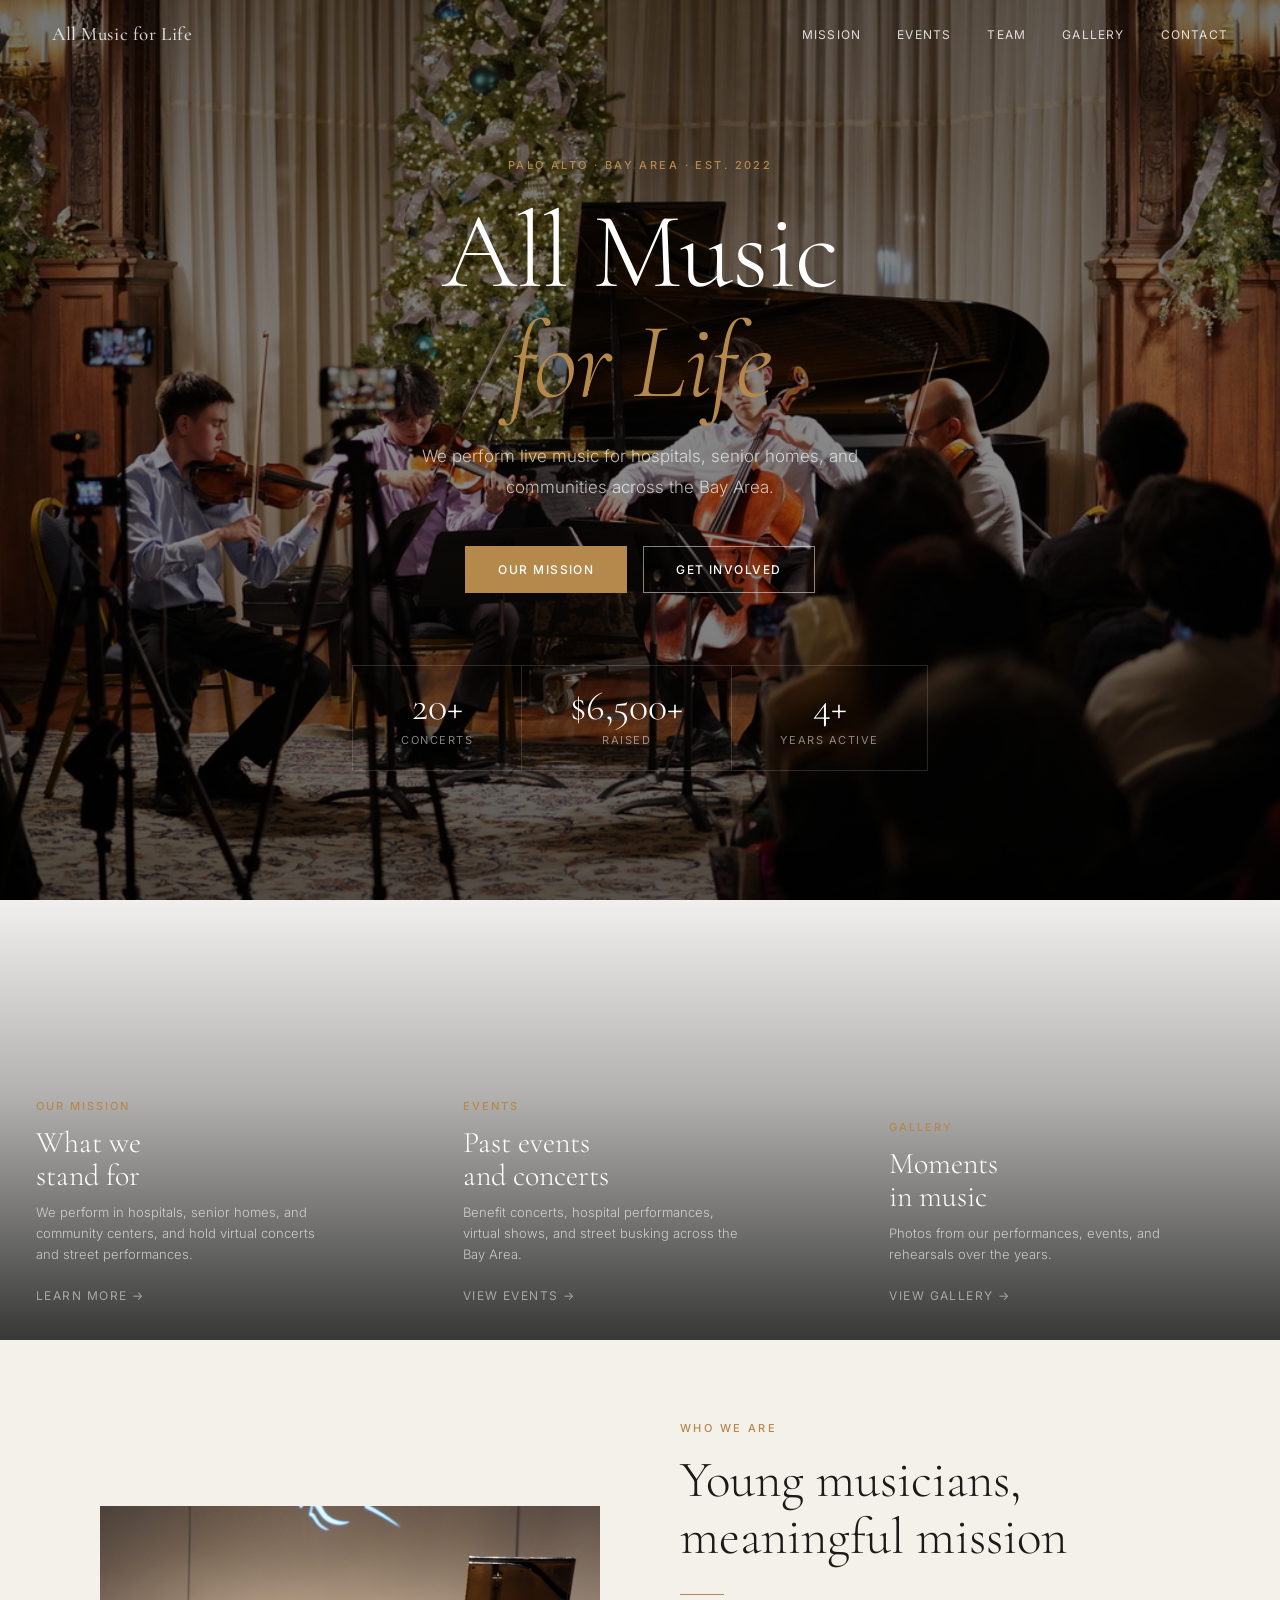
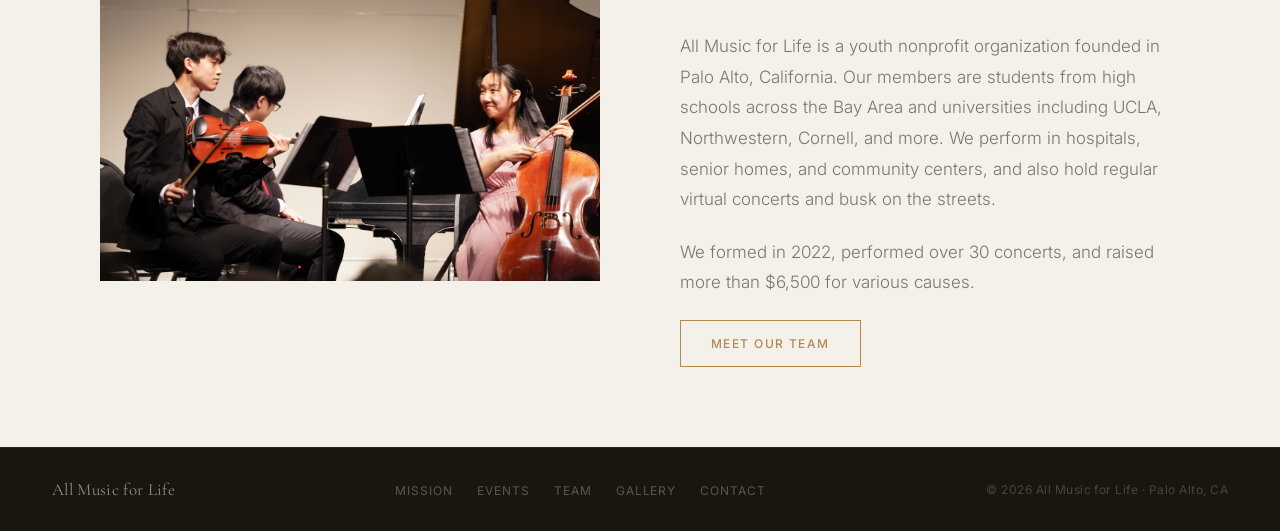
==== index.html @ 696796a4 "auto-sync 2026-05-30 13:51" ====
<!DOCTYPE html>
<html lang="en">
<head>
  <meta charset="UTF-8" />
  <meta name="viewport" content="width=device-width, initial-scale=1.0" />
    <meta name="description" content="All Music for Life is a youth ensemble based in Palo Alto performing live music for hospitals, senior homes, and communities across the Bay Area. Est. 2022." />
  <meta name="robots" content="index, follow" />
  <link rel="canonical" href="https://allmusicforlife.org/" />
  <!-- Open Graph -->
  <meta property="og:type" content="website" />
  <meta property="og:title" content="All Music for Life | Youth Music Nonprofit | Palo Alto, CA" />
  <meta property="og:description" content="All Music for Life is a youth ensemble based in Palo Alto performing live music for hospitals, senior homes, and communities across the Bay Area. Est. 2022." />
  <meta property="og:url" content="https://allmusicforlife.org/" />
  <meta property="og:image" content="https://allmusicforlife.org/images/ycmconcert.jpg" />
  <meta property="og:site_name" content="All Music for Life" />
  <!-- Structured data for Google -->
  <script type="application/ld+json">
  {
    "@context": "https://schema.org",
    "@type": "MusicGroup",
    "name": "All Music for Life",
    "url": "https://allmusicforlife.org/",
    "logo": "https://allmusicforlife.org/images/ycmconcert.jpg",
    "image": "https://allmusicforlife.org/images/ycmconcert.jpg",
    "description": "All Music for Life is a youth ensemble based in Palo Alto performing live music for hospitals, senior homes, and communities across the Bay Area. Founded in 2022.",
    "foundingDate": "2022",
    "foundingLocation": {
      "@type": "Place",
      "address": {
        "@type": "PostalAddress",
        "addressLocality": "Palo Alto",
        "addressRegion": "CA",
        "addressCountry": "US"
      }
    },
    "email": "aaronma02@gmail.com",
    "areaServed": "San Francisco Bay Area",
    "genre": "Classical"
  }
  </script>
<title>All Music for Life | Youth Music Nonprofit | Palo Alto, CA</title>
  <link rel="preconnect" href="https://fonts.googleapis.com" />
  <link rel="preconnect" href="https://fonts.gstatic.com" crossorigin />
  <link href="https://fonts.googleapis.com/css2?family=Cormorant+Garamond:ital,wght@0,300;0,400;0,500;1,300;1,400&family=Inter:wght@300;400;500;600&display=swap" rel="stylesheet" />
  <link rel="stylesheet" href="shared.css" />
  <style>
    /* ─── HOME HERO ────────────────────────────────── */
    .hero {
      height: 100vh;
      min-height: 600px;
      background-image:
        linear-gradient(to bottom, rgba(0,0,0,.55) 0%, rgba(0,0,0,.45) 60%, rgba(0,0,0,.65) 100%),
        url('images/ycmconcert.jpg');
      background-size: cover;
      background-position: center;
      display: flex;
      flex-direction: column;
      align-items: center;
      justify-content: center;
      text-align: center;
      padding: calc(var(--nav-h) + 40px) 24px 80px;
      position: relative;
      overflow: hidden;
    }


    .hero-eyebrow {
      font-size: 11px; font-weight: 500; letter-spacing: .22em; text-transform: uppercase;
      color: var(--accent); margin-bottom: 22px;
      opacity: 0; animation: fadeUp .8s ease .5s forwards;
    }
    .hero-title {
      font-family: 'Cormorant Garamond', serif;
      font-size: clamp(56px, 9vw, 108px);
      font-weight: 300; line-height: 1.02; letter-spacing: -.015em; color: #fff;
      margin-bottom: 24px;
      opacity: 0; animation: fadeUp .9s ease .7s forwards;
    }
    .hero-title em { font-style: italic; color: var(--accent); }
    .hero-subtitle {
      font-size: 17px; font-weight: 300; color: rgba(255,255,255,.7);
      max-width: 460px; line-height: 1.8; margin: 0 auto 44px;
      opacity: 0; animation: fadeUp .8s ease .9s forwards;
    }
    .hero-btns {
      display: flex; gap: 16px; justify-content: center; flex-wrap: wrap;
      opacity: 0; animation: fadeUp .8s ease 1.1s forwards;
    }
    .btn-outline {
      padding: 13px 32px; border: 1px solid rgba(255,255,255,.5); color: #fff;
      font-size: 12px; font-weight: 500; letter-spacing: .12em; text-transform: uppercase;
      text-decoration: none; transition: background .25s, border-color .25s;
    }
    .btn-outline:hover { background: rgba(255,255,255,.1); border-color: rgba(255,255,255,.8); }
    .btn-solid {
      padding: 13px 32px; background: var(--accent); border: 1px solid var(--accent); color: #fff;
      font-size: 12px; font-weight: 500; letter-spacing: .12em; text-transform: uppercase;
      text-decoration: none; transition: opacity .2s;
    }
    .btn-solid:hover { opacity: .85; }

    .hero-stats {
      display: flex; gap: 0; margin-top: 72px;
      border: 1px solid rgba(255,255,255,.15);
      opacity: 0; animation: fadeUp .8s ease 1.3s forwards;
    }
    .hero-stat {
      padding: 20px 48px; text-align: center;
      border-right: 1px solid rgba(255,255,255,.15);
    }
    .hero-stat:last-child { border-right: none; }
    .hero-stat-num {
      font-family: 'Cormorant Garamond', serif;
      font-size: 40px; font-weight: 300; color: #fff; line-height: 1;
    }
    .hero-stat-label {
      font-size: 11px; letter-spacing: .14em; text-transform: uppercase;
      color: rgba(255,255,255,.5); margin-top: 6px;
    }

    /* ─── FEATURES ─────────────────────────────────── */
    #features { background: var(--bg); padding: 0; }
    .features-grid {
      display: grid;
      grid-template-columns: repeat(3, 1fr);
    }
    .feature {
      position: relative;
      height: 440px;
      overflow: hidden;
      text-decoration: none;
      display: block;
    }
    .feature-img {
      position: absolute; inset: 0;
      background-size: cover; background-position: center;
      transition: transform .7s ease;
    }
    .feature:hover .feature-img { transform: scale(1.04); }
    .feature::after {
      content: '';
      position: absolute; inset: 0;
      background: linear-gradient(to top, rgba(0,0,0,.78) 0%, rgba(0,0,0,.3) 55%, rgba(0,0,0,.05) 100%);
      transition: background .3s;
    }
    .feature:hover::after {
      background: linear-gradient(to top, rgba(0,0,0,.85) 0%, rgba(0,0,0,.4) 60%, rgba(0,0,0,.1) 100%);
    }
    .feature-content {
      position: absolute; bottom: 0; left: 0; right: 0;
      z-index: 1; padding: 32px 36px;
      color: #fff;
    }
    .feature-label {
      font-size: 11px; font-weight: 500; letter-spacing: .18em; text-transform: uppercase;
      color: var(--accent); margin-bottom: 10px;
    }
    .feature-title {
      font-family: 'Cormorant Garamond', serif;
      font-size: 30px; font-weight: 300; line-height: 1.1; margin-bottom: 10px;
    }
    .feature-desc {
      font-size: 13px; font-weight: 300; color: rgba(255,255,255,.65); line-height: 1.6;
      max-width: 280px; margin-bottom: 18px;
    }
    .feature-arrow {
      font-size: 12px; letter-spacing: .12em; text-transform: uppercase;
      color: rgba(255,255,255,.5); transition: color .2s, letter-spacing .2s;
    }
    .feature:hover .feature-arrow { color: #fff; letter-spacing: .18em; }

    /* ─── ABOUT STRIP ──────────────────────────────── */
    #about-strip {
      background: var(--bg-alt);
      padding: 80px 52px;
    }
    .strip-inner {
      max-width: 1080px; margin: 0 auto;
      display: grid; grid-template-columns: 1fr 1fr;
      gap: 80px; align-items: center;
    }
    .strip-img {
      aspect-ratio: 4/3;
      overflow: hidden;
    }
    .strip-img img {
      width: 100%; height: 100%; object-fit: cover;
      transition: transform .7s ease;
    }
    .strip-img:hover img { transform: scale(1.03); }
    .strip-text p {
      font-size: 17px; font-weight: 300; color: var(--text-muted);
      line-height: 1.8; margin-bottom: 22px;
    }
    .strip-cta {
      display: inline-block;
      padding: 13px 30px;
      border: 1px solid var(--accent);
      color: var(--accent);
      font-size: 12px; font-weight: 500; letter-spacing: .12em; text-transform: uppercase;
      text-decoration: none; transition: background .25s, color .25s;
    }
    .strip-cta:hover { background: var(--accent); color: #fff; }

    @media (max-width: 820px) {
      .features-grid { grid-template-columns: 1fr; }
      .feature { height: 320px; }
      .strip-inner { grid-template-columns: 1fr; gap: 40px; }
      #about-strip { padding: 60px 24px; }
    }

    @media (max-width: 600px) {
      .hero { min-height: 100vh; height: auto; padding: calc(var(--nav-h) + 36px) 20px 52px; }
      .hero-eyebrow { margin-bottom: 14px; }
      .hero-title { font-size: 46px; margin-bottom: 16px; }
      .hero-subtitle { font-size: 15px; margin-bottom: 28px; }
      .hero-stats { margin-top: 40px; width: 100%; }
      .hero-stat { padding: 16px 4px; flex: 1; }
      .hero-stat-num { font-size: 28px; }
      .hero-stat-label { font-size: 10px; letter-spacing: .1em; }
    }
  </style>
</head>
<body class="dark-hero">

  <nav class="site-nav" id="nav">
    <a href="index.html" class="nav-logo">All Music for Life</a>
    <ul class="nav-links">
      <li><a href="mission.html">Mission</a></li>
      <li><a href="events.html">Events</a></li>
      <li><a href="team.html">Team</a></li>
      <li><a href="gallery.html">Gallery</a></li>
      <li><a href="contact.html">Contact</a></li>
    </ul>
    <button class="nav-hamburger" id="nav-hamburger" aria-label="Menu"><span></span><span></span><span></span></button>
  </nav>
  <div class="mobile-menu" id="mobile-menu">
    <button class="mobile-close" id="mobile-close">✕</button>
    <ul class="mobile-links">
      <li><a href="index.html">Home</a></li>
      <li><a href="mission.html">Mission</a></li>
      <li><a href="events.html">Events</a></li>
      <li><a href="team.html">Team</a></li>
      <li><a href="gallery.html">Gallery</a></li>
      <li><a href="contact.html">Contact</a></li>
    </ul>
  </div>

  <!-- HERO -->
  <section class="hero">
    <p class="hero-eyebrow">Palo Alto · Bay Area · Est. 2022</p>
    <h1 class="hero-title">All Music<br /><em>for Life</em></h1>
    <p class="hero-subtitle">We perform live music for hospitals, senior homes, and communities across the Bay Area.</p>
    <div class="hero-btns">
      <a href="mission.html" class="btn-solid">Our Mission</a>
      <a href="contact.html" class="btn-outline">Get Involved</a>
    </div>
    <div class="hero-stats">
      <div class="hero-stat">
        <div class="hero-stat-num">20+</div>
        <div class="hero-stat-label">Concerts</div>
      </div>
      <div class="hero-stat">
        <div class="hero-stat-num">$6,500+</div>
        <div class="hero-stat-label">Raised</div>
      </div>
      <div class="hero-stat">
        <div class="hero-stat-num">4+</div>
        <div class="hero-stat-label">Years Active</div>
      </div>
    </div>
  </section>

  <!-- FEATURES -->
  <section id="features">
    <div class="features-grid">
      <a href="mission.html" class="feature">
        <div class="feature-img" style="background-image:url('https://static.wixstatic.com/media/e14089_f568c18b36ee4796be701676e2837445~mv2.jpeg/v1/fill/w_800,h_800,al_c,q_85,enc_avif,quality_auto/e14089_f568c18b36ee4796be701676e2837445~mv2.jpeg')"></div>
        <div class="feature-content">
          <p class="feature-label">Our Mission</p>
          <h2 class="feature-title">What we<br />stand for</h2>
          <p class="feature-desc">We perform in hospitals, senior homes, and community centers, and hold virtual concerts and street performances.</p>
          <span class="feature-arrow">Learn More →</span>
        </div>
      </a>
      <a href="events.html" class="feature">
        <div class="feature-img" style="background-image:url('https://static.wixstatic.com/media/a0e7c1_d24f7e20220146b888f0f081a3c5d745f003.jpg/v1/fill/w_800,h_800,al_c,q_85,enc_avif,quality_auto/a0e7c1_d24f7e20220146b888f0f081a3c5d745f003.jpg')"></div>
        <div class="feature-content">
          <p class="feature-label">Events</p>
          <h2 class="feature-title">Past events<br />and concerts</h2>
          <p class="feature-desc">Benefit concerts, hospital performances, virtual shows, and street busking across the Bay Area.</p>
          <span class="feature-arrow">View Events →</span>
        </div>
      </a>
      <a href="gallery.html" class="feature">
        <div class="feature-img" style="background-image:url('https://static.wixstatic.com/media/e14089_cca337e5907e4d1a8bc9621e750cd200~mv2.jpg/v1/fill/w_800,h_800,al_c,q_85,enc_avif,quality_auto/e14089_cca337e5907e4d1a8bc9621e750cd200~mv2.jpg')"></div>
        <div class="feature-content">
          <p class="feature-label">Gallery</p>
          <h2 class="feature-title">Moments<br />in music</h2>
          <p class="feature-desc">Photos from our performances, events, and rehearsals over the years.</p>
          <span class="feature-arrow">View Gallery →</span>
        </div>
      </a>
    </div>
  </section>

  <!-- ABOUT STRIP -->
  <section id="about-strip">
    <div class="strip-inner">
      <div class="strip-img reveal">
        <img
          src="images/chamber-trio.jpg"
          alt="All Music for Life chamber performance"
          loading="lazy"
        />
      </div>
      <div class="reveal d2">
        <p class="section-label">Who We Are</p>
        <h2 class="section-title">Young musicians,<br />meaningful mission</h2>
        <div class="rule"></div>
        <div class="strip-text">
          <p>All Music for Life is a youth nonprofit organization founded in Palo Alto, California. Our members are students from high schools across the Bay Area and universities including UCLA, Northwestern, Cornell, and more. We perform in hospitals, senior homes, and community centers, and also hold regular virtual concerts and busk on the streets.</p>
          <p>We formed in 2022, performed over 30 concerts, and raised more than $6,500 for various causes.</p>
        </div>
        <a href="team.html" class="strip-cta">Meet Our Team</a>
      </div>
    </div>
  </section>

  <footer class="site-footer">
    <a href="index.html" class="foot-logo">All Music for Life</a>
    <ul class="foot-links">
      <li><a href="mission.html">Mission</a></li>
      <li><a href="events.html">Events</a></li>
      <li><a href="team.html">Team</a></li>
      <li><a href="gallery.html">Gallery</a></li>
      <li><a href="contact.html">Contact</a></li>
    </ul>
    <p class="foot-copy">© 2026 All Music for Life · Palo Alto, CA</p>
  </footer>

  <script>
    const nav = document.getElementById('nav');
    window.addEventListener('scroll', () => nav.classList.toggle('scrolled', scrollY > 20), { passive: true });
    const io = new IntersectionObserver(es => es.forEach(e => { if (e.isIntersecting) { e.target.classList.add('in'); io.unobserve(e.target); } }), { threshold: .12, rootMargin: '0px 0px -32px 0px' });
    document.querySelectorAll('.reveal').forEach(el => io.observe(el));
  
    // Mobile menu
    const hbg = document.getElementById("nav-hamburger");
    const mob = document.getElementById("mobile-menu");
    hbg.addEventListener("click", () => {
      const open = mob.classList.toggle("open");
      hbg.classList.toggle("active", open);
      document.body.style.overflow = open ? "hidden" : "";
    });
    document.getElementById("mobile-close").addEventListener("click", () => {
      mob.classList.remove("open");
      hbg.classList.remove("active");
      document.body.style.overflow = "";
    });
    mob.querySelectorAll("a").forEach(a => a.addEventListener("click", () => {
      mob.classList.remove("open");
      hbg.classList.remove("active");
      document.body.style.overflow = "";
    }));
  </script>
</body>
</html>
---- shared.css ----
/* ─── RESET ─────────────────────────────────────────────── */
*, *::before, *::after { box-sizing: border-box; margin: 0; padding: 0; }

:root {
  --bg:           #fdfcfa;
  --bg-alt:       #f4f0ea;
  --text:         #1c1a18;
  --text-muted:   #7a7570;
  --accent:       #b5894c;
  --accent-light: rgba(181, 137, 76, 0.09);
  --border:       #e8e4de;
  --dark:         #18160f;
  --nav-h:        68px;
}

html { scroll-behavior: smooth; }

body {
  font-family: 'Inter', sans-serif;
  background: var(--bg);
  color: var(--text);
  font-size: 16px;
  line-height: 1.6;
  -webkit-font-smoothing: antialiased;
}

/* ─── NAV ────────────────────────────────────────────────── */
.site-nav {
  position: fixed;
  inset: 0 0 auto 0;
  height: var(--nav-h);
  display: flex;
  align-items: center;
  justify-content: space-between;
  padding: 0 52px;
  z-index: 100;
  transition: background .4s, box-shadow .4s;
}

/* Dark-hero variant: nav starts transparent */
body.dark-hero .site-nav:not(.scrolled) .nav-logo,
body.dark-hero .site-nav:not(.scrolled) .nav-links a {
  color: rgba(255,255,255,.82);
}
body.dark-hero .site-nav:not(.scrolled) .nav-links a:hover {
  color: #fff;
}

/* Scrolled state: solid nav */
.site-nav.scrolled {
  background: rgba(253,252,250,.95);
  backdrop-filter: blur(10px);
  -webkit-backdrop-filter: blur(10px);
  box-shadow: 0 1px 0 var(--border);
}
/* When scrolled, revert text to dark */
.site-nav.scrolled .nav-logo,
.site-nav.scrolled .nav-links a { color: var(--text-muted); }
.site-nav.scrolled .nav-links a:hover,
.site-nav.scrolled .nav-links a.active { color: var(--text); }

.nav-logo {
  font-family: 'Cormorant Garamond', serif;
  font-size: 19px;
  font-weight: 500;
  color: var(--text);
  text-decoration: none;
  letter-spacing: .03em;
  transition: color .25s;
}
.nav-links {
  display: flex;
  gap: 36px;
  list-style: none;
  align-items: center;
}
.nav-links a {
  font-size: 12px;
  font-weight: 400;
  letter-spacing: .10em;
  text-transform: uppercase;
  color: var(--text-muted);
  text-decoration: none;
  transition: color .2s;
}
.nav-links a:hover,
.nav-links a.active { color: var(--text); }

/* ─── PAGE HERO (inner pages) ────────────────────────────── */
/* Default: img-based — shows full image at natural aspect ratio, no cropping */
.page-hero {
  position: relative;
  overflow: hidden;
  display: flex;
  align-items: flex-end;
}
.page-hero-bg {
  width: 100%;
  display: block;
  /* no height constraint = natural aspect ratio = zero cropping */
}
/* Variant for pages that still use CSS background-image (gallery, contact) */
.page-hero.bg-fixed {
  height: 70vh;
  min-height: 460px;
  background-size: cover;
  background-position: center;
}
.page-hero.bg-fixed .page-hero-bg { display: none; }

.page-hero::after {
  content: '';
  position: absolute;
  inset: 0;
  background: linear-gradient(
    to bottom,
    rgba(0,0,0,.48) 0%,
    rgba(0,0,0,.06) 35%,
    rgba(0,0,0,.06) 55%,
    rgba(0,0,0,.72) 100%
  );
}
.page-hero-content {
  position: absolute;
  z-index: 1;
  bottom: 0;
  left: 0; right: 0;
  padding: 0 52px 52px;
  color: #fff;
}
.page-hero-eyebrow {
  font-size: 11px;
  font-weight: 500;
  letter-spacing: .22em;
  text-transform: uppercase;
  color: var(--accent);
  margin-bottom: 10px;
  opacity: 0;
  animation: fadeUp .7s ease .15s forwards;
}
.page-hero-title {
  font-family: 'Cormorant Garamond', serif;
  font-size: clamp(38px, 5.5vw, 68px);
  font-weight: 300;
  line-height: 1.06;
  opacity: 0;
  animation: fadeUp .75s ease .3s forwards;
}
.page-hero-sub {
  margin-top: 14px;
  font-size: 15px;
  font-weight: 300;
  color: rgba(255,255,255,.65);
  max-width: 560px;
  opacity: 0;
  animation: fadeUp .7s ease .45s forwards;
}

@keyframes fadeUp {
  from { opacity: 0; transform: translateY(16px); }
  to   { opacity: 1; transform: translateY(0); }
}

/* ─── INNER PAGE TITLE (no image) ───────────────────────── */
.page-title {
  padding: calc(var(--nav-h) + 68px) 52px 60px;
  border-bottom: 1px solid var(--border);
}
.page-title-eyebrow {
  font-size: 11px; font-weight: 500; letter-spacing: .22em;
  text-transform: uppercase; color: var(--accent); margin-bottom: 14px;
  opacity: 0; animation: fadeUp .6s ease .1s forwards;
}
.page-title-heading {
  font-family: 'Cormorant Garamond', serif;
  font-size: clamp(44px, 7vw, 84px); font-weight: 300; line-height: 1.04;
  opacity: 0; animation: fadeUp .7s ease .25s forwards;
}
.page-title-sub {
  margin-top: 18px;
  font-size: 16px; font-weight: 300; color: var(--text-muted);
  max-width: 520px; line-height: 1.75;
  opacity: 0; animation: fadeUp .6s ease .4s forwards;
}

@media (max-width: 820px) {
  .page-title { padding: calc(var(--nav-h) + 48px) 24px 44px; }
}

/* ─── SHARED SECTION CHROME ──────────────────────────────── */
section { padding: 100px 52px; }
.container { max-width: 1080px; margin: 0 auto; }

.section-label {
  font-size: 11px;
  font-weight: 500;
  letter-spacing: .22em;
  text-transform: uppercase;
  color: var(--accent);
  margin-bottom: 14px;
}
.section-title {
  font-family: 'Cormorant Garamond', serif;
  font-size: clamp(32px, 4vw, 52px);
  font-weight: 300;
  line-height: 1.12;
  margin-bottom: 28px;
}
.rule {
  width: 44px;
  height: 1px;
  background: var(--accent);
  margin-bottom: 36px;
}

/* ─── SCROLL REVEAL ──────────────────────────────────────── */
.reveal {
  opacity: 0;
  transform: translateY(26px);
  transition: opacity .65s ease, transform .65s ease;
}
.reveal.in { opacity: 1; transform: translateY(0); }
.d1 { transition-delay: .10s; }
.d2 { transition-delay: .20s; }
.d3 { transition-delay: .30s; }
.d4 { transition-delay: .40s; }

/* ─── FOOTER ─────────────────────────────────────────────── */
.site-footer {
  background: var(--dark);
  border-top: 1px solid rgba(255,255,255,.06);
  padding: 28px 52px;
  display: flex;
  justify-content: space-between;
  align-items: center;
  flex-wrap: wrap;
  gap: 16px;
}
.foot-logo {
  font-family: 'Cormorant Garamond', serif;
  font-size: 17px;
  font-weight: 400;
  color: rgba(255,255,255,.5);
  text-decoration: none;
  letter-spacing: .02em;
}
.foot-links {
  display: flex;
  gap: 24px;
  list-style: none;
}
.foot-links a {
  font-size: 12px;
  letter-spacing: .08em;
  text-transform: uppercase;
  color: rgba(255,255,255,.28);
  text-decoration: none;
  transition: color .2s;
}
.foot-links a:hover { color: rgba(255,255,255,.65); }
.foot-copy {
  font-size: 12px;
  color: rgba(255,255,255,.2);
  letter-spacing: .04em;
}

/* ─── SHARED SCRIPT FOR NAV + REVEAL ────────────────────── */
/* (invoked via inline script in each page) */

/* ─── HAMBURGER BUTTON ───────────────────────────────────── */
.nav-hamburger {
  display: none;
  flex-direction: column;
  justify-content: space-between;
  width: 26px; height: 18px;
  background: none; border: none; cursor: pointer; padding: 0;
  color: var(--text-muted);
  transition: color .2s;
}
.nav-hamburger span {
  display: block;
  width: 100%; height: 2px;
  background: currentColor;
  transition: transform .3s ease, opacity .3s ease;
}
.nav-hamburger.active span:nth-child(1) { transform: translateY(8px) rotate(45deg); }
.nav-hamburger.active span:nth-child(2) { opacity: 0; transform: scaleX(0); }
.nav-hamburger.active span:nth-child(3) { transform: translateY(-8px) rotate(-45deg); }

body.dark-hero .site-nav:not(.scrolled) .nav-hamburger { color: rgba(255,255,255,.82); }
.site-nav.scrolled .nav-hamburger { color: var(--text-muted); }

/* ─── MOBILE MENU ────────────────────────────────────────── */
.mobile-menu {
  position: fixed;
  inset: 0;
  background: var(--dark);
  z-index: 99;
  display: flex;
  flex-direction: column;
  align-items: center;
  justify-content: center;
  opacity: 0;
  visibility: hidden;
  pointer-events: none;
  transition: opacity .3s ease, visibility .3s ease;
}
.mobile-menu.open {
  opacity: 1;
  visibility: visible;
  pointer-events: all;
}
.mobile-close {
  position: absolute;
  top: 22px; right: 24px;
  background: none; border: none; cursor: pointer;
  font-size: 22px; color: rgba(255,255,255,.45);
  line-height: 1; padding: 6px;
  transition: color .2s;
}
.mobile-close:hover { color: #fff; }
.mobile-links {
  list-style: none;
  text-align: center;
  display: flex;
  flex-direction: column;
  gap: 8px;
}
.mobile-links li a {
  display: block;
  font-family: 'Cormorant Garamond', serif;
  font-size: clamp(36px, 10vw, 52px);
  font-weight: 300;
  color: rgba(255,255,255,.75);
  text-decoration: none;
  padding: 10px 24px;
  letter-spacing: .02em;
  transition: color .2s;
}
.mobile-links li a:hover,
.mobile-links li a.active { color: var(--accent); }

/* ─── RESPONSIVE ─────────────────────────────────────────── */
@media (max-width: 820px) {
  .site-nav { padding: 0 24px; }
  .nav-links { display: none; }
  .nav-hamburger { display: flex; }
  section { padding: 72px 24px; }
  .page-hero-content { padding: 0 24px 36px; }
  .site-footer { padding: 24px; flex-direction: column; align-items: center; text-align: center; }
  .foot-links { flex-wrap: wrap; justify-content: center; }
}
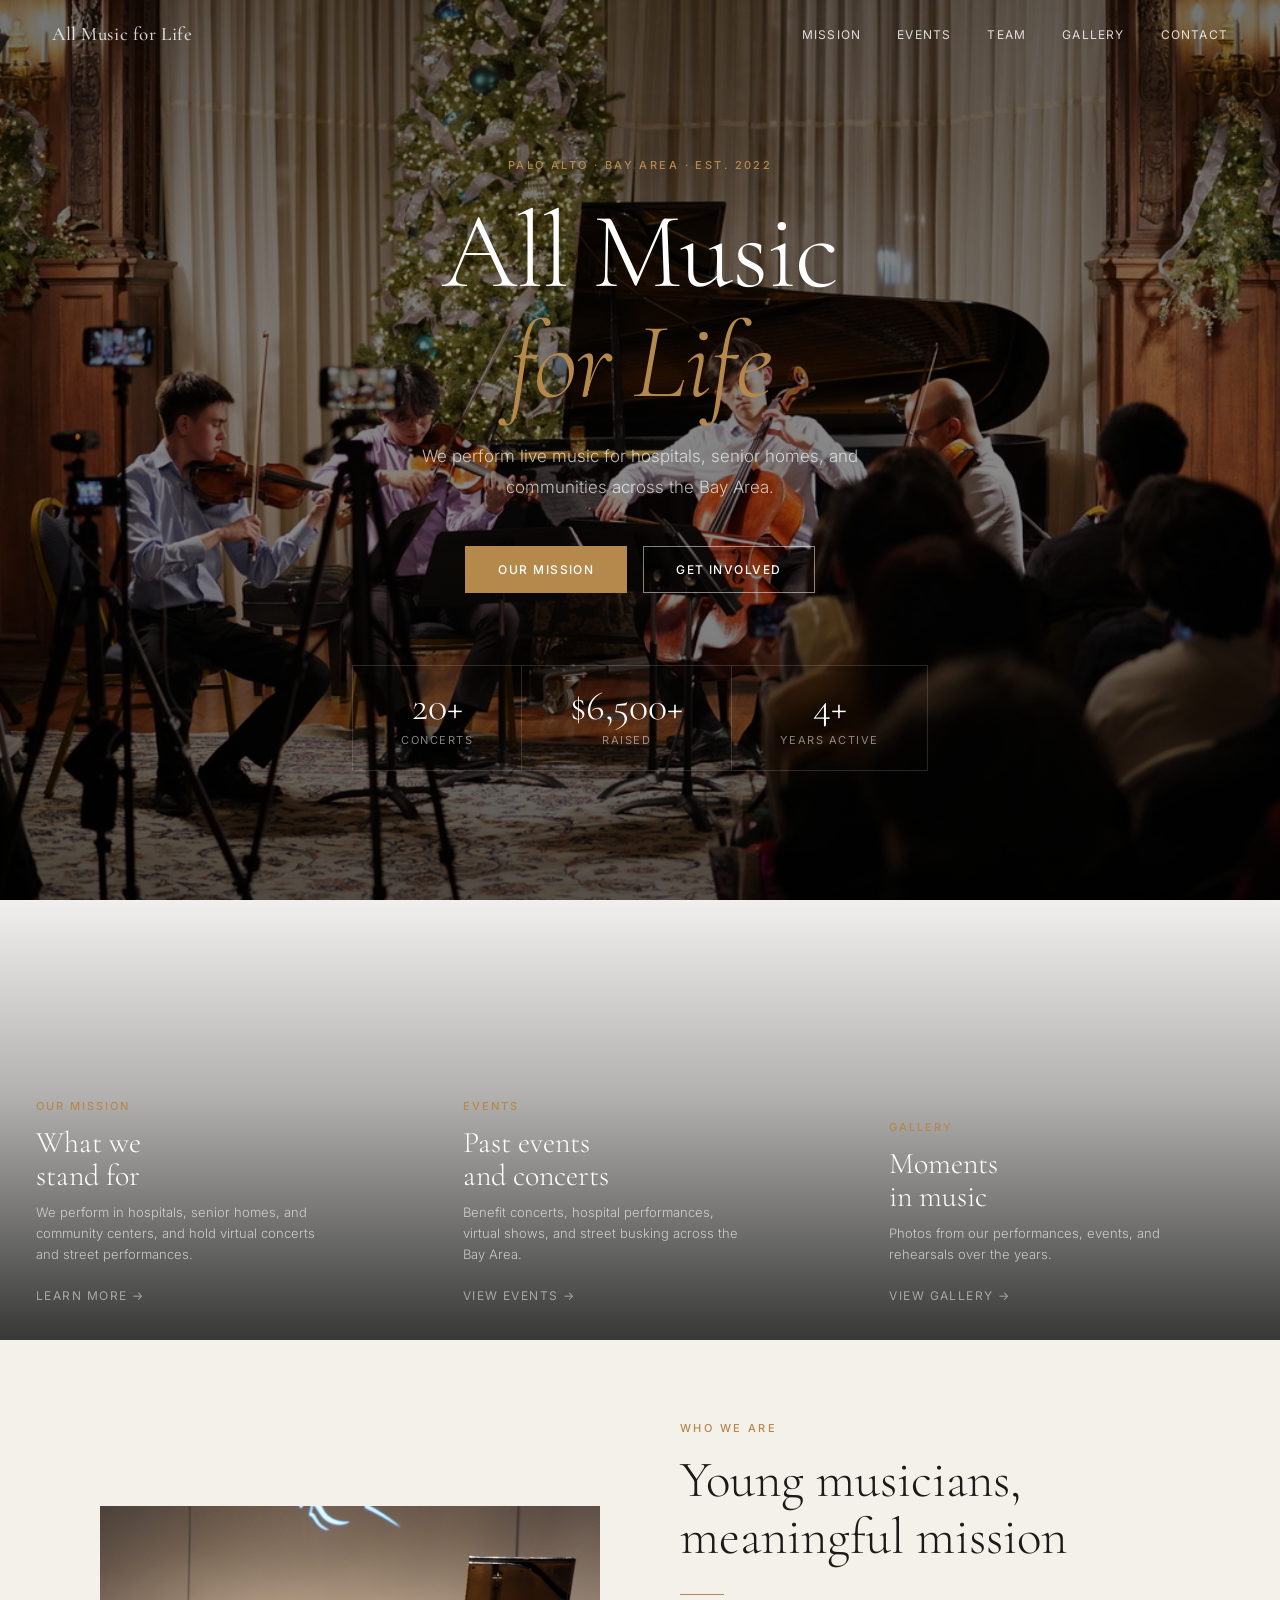
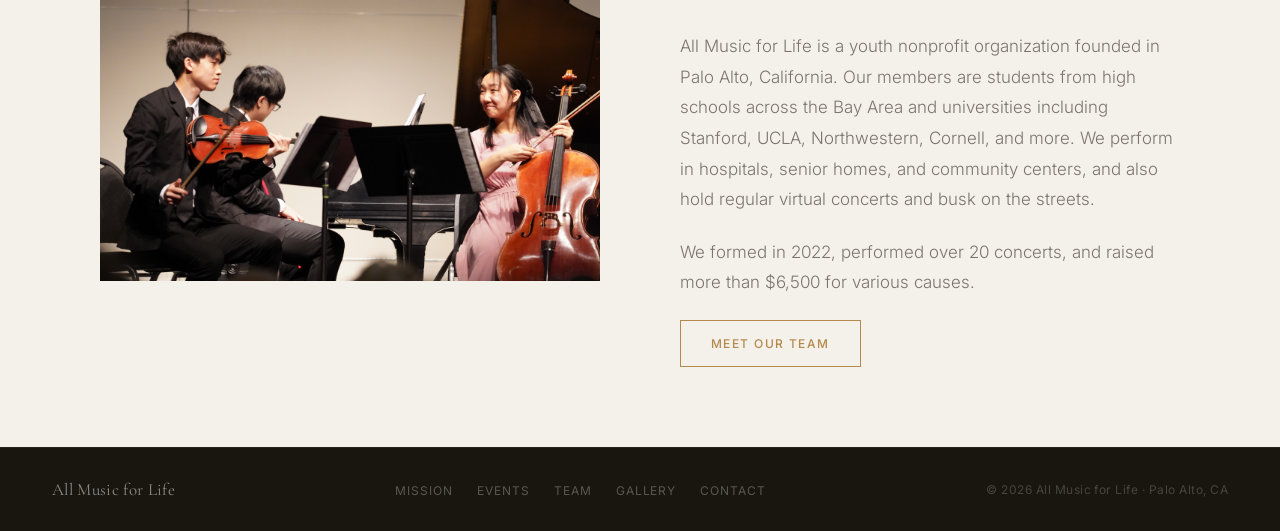
==== commit e49b8793: "Update index.html" ====
--- a/index.html
+++ b/index.html
@@ -319,8 +319,8 @@
         <h2 class="section-title">Young musicians,<br />meaningful mission</h2>
         <div class="rule"></div>
         <div class="strip-text">
-          <p>All Music for Life is a youth nonprofit organization founded in Palo Alto, California. Our members are students from high schools across the Bay Area and universities including UCLA, Northwestern, Cornell, and more. We perform in hospitals, senior homes, and community centers, and also hold regular virtual concerts and busk on the streets.</p>
-          <p>We formed in 2022, performed over 30 concerts, and raised more than $6,500 for various causes.</p>
+          <p>All Music for Life is a youth nonprofit organization founded in Palo Alto, California. Our members are students from high schools across the Bay Area and universities including Stanford, UCLA, Northwestern, Cornell, and more. We perform in hospitals, senior homes, and community centers, and also hold regular virtual concerts and busk on the streets.</p>
+          <p>We formed in 2022, performed over 20 concerts, and raised more than $6,500 for various causes.</p>
         </div>
         <a href="team.html" class="strip-cta">Meet Our Team</a>
       </div>
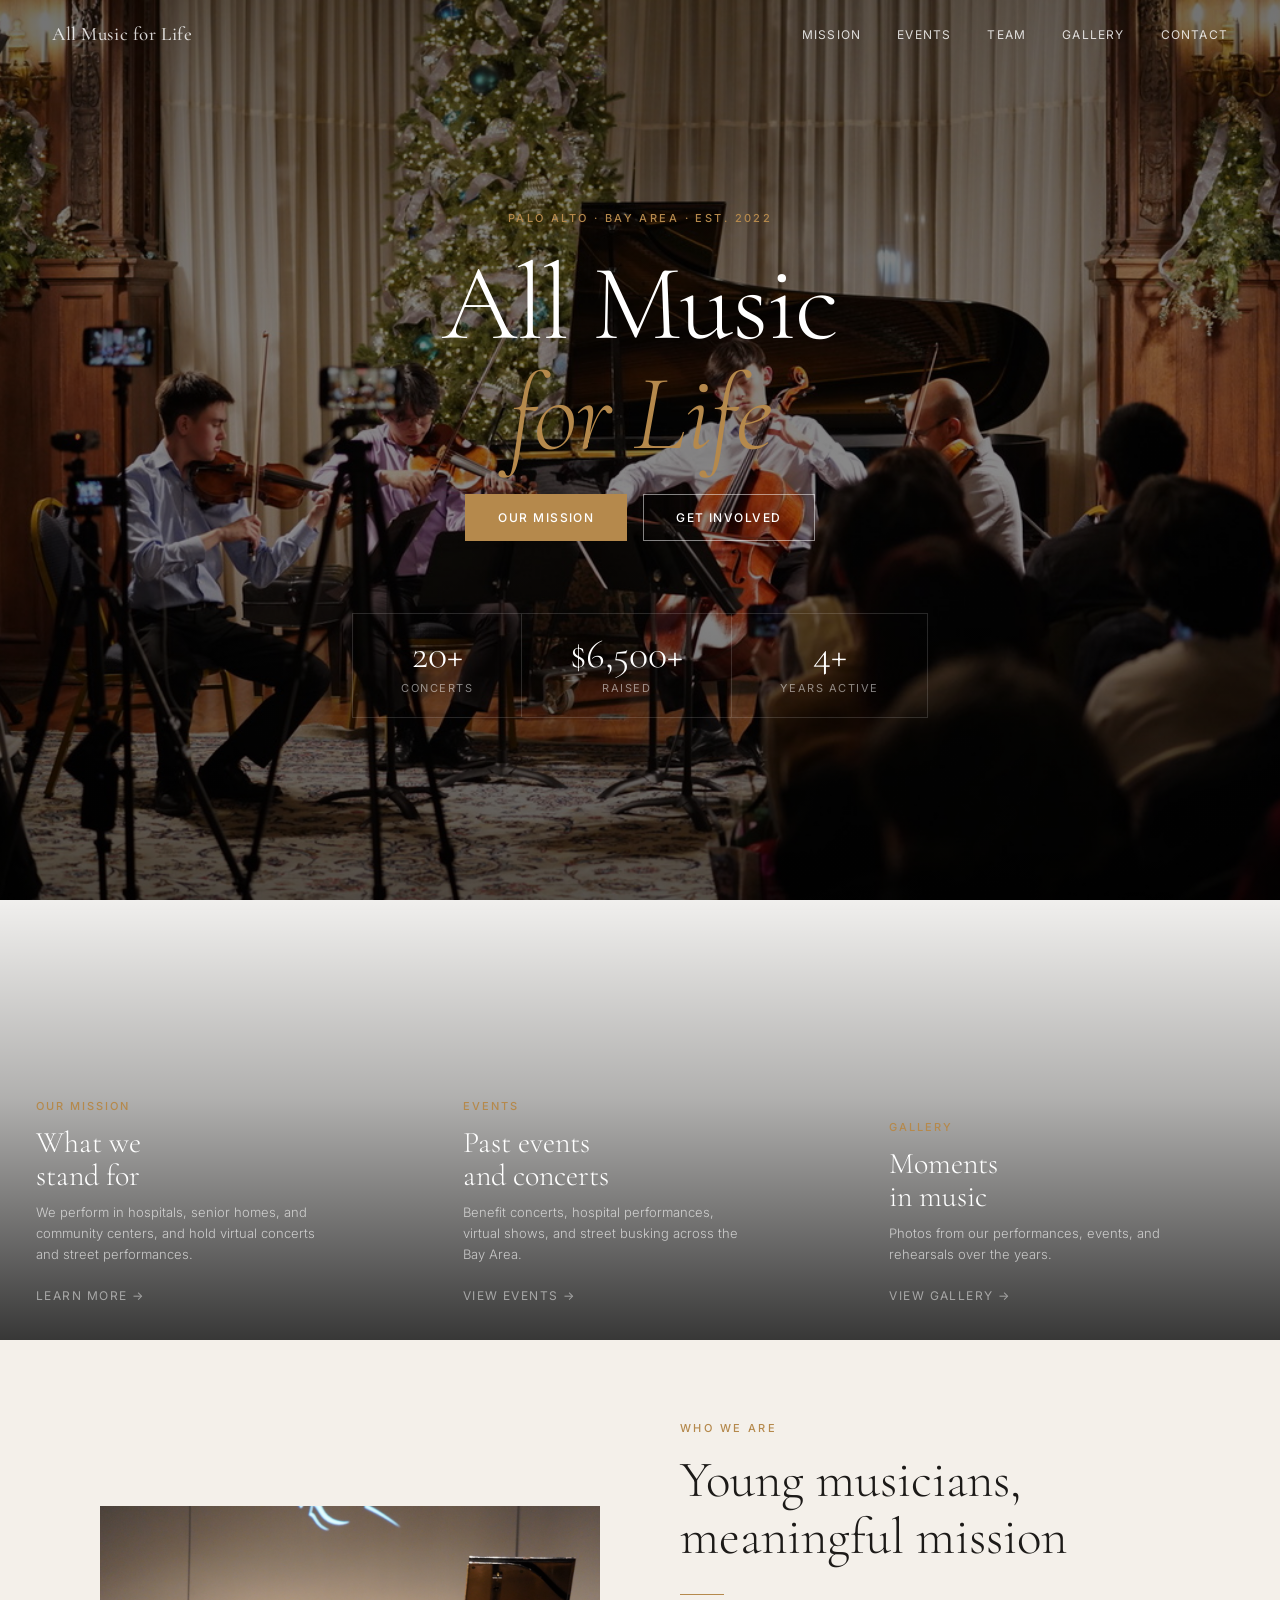
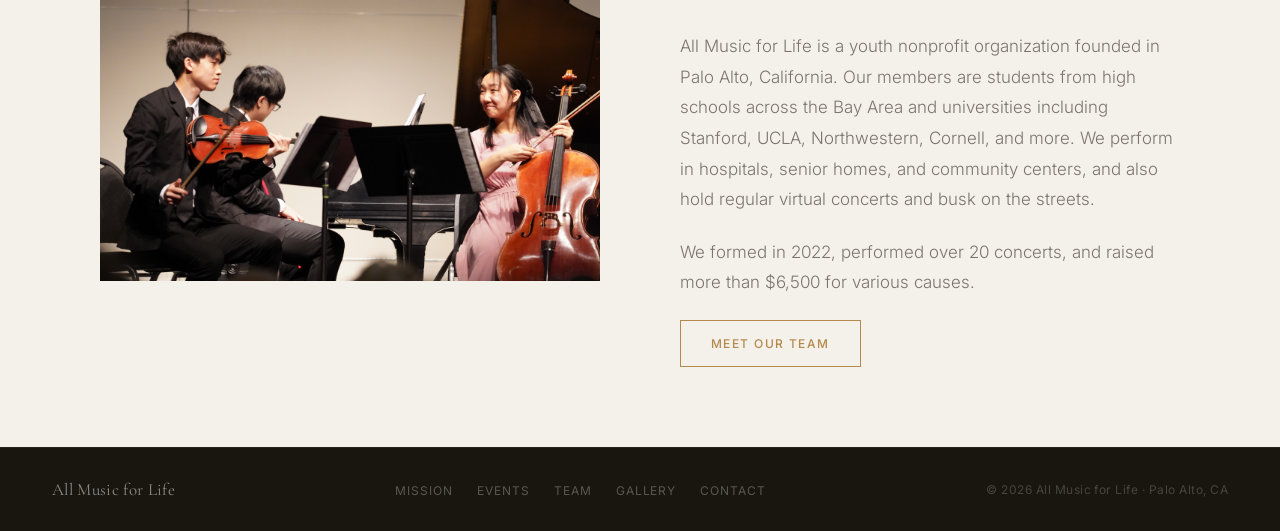
==== commit c0230174: "Remove hero subtitle from index.html Removed the hero subtitle from the hero section." ====
--- a/index.html
+++ b/index.html
@@ -250,7 +250,6 @@
   <section class="hero">
     <p class="hero-eyebrow">Palo Alto · Bay Area · Est. 2022</p>
     <h1 class="hero-title">All Music<br /><em>for Life</em></h1>
-    <p class="hero-subtitle">We perform live music for hospitals, senior homes, and communities across the Bay Area.</p>
     <div class="hero-btns">
       <a href="mission.html" class="btn-solid">Our Mission</a>
       <a href="contact.html" class="btn-outline">Get Involved</a>
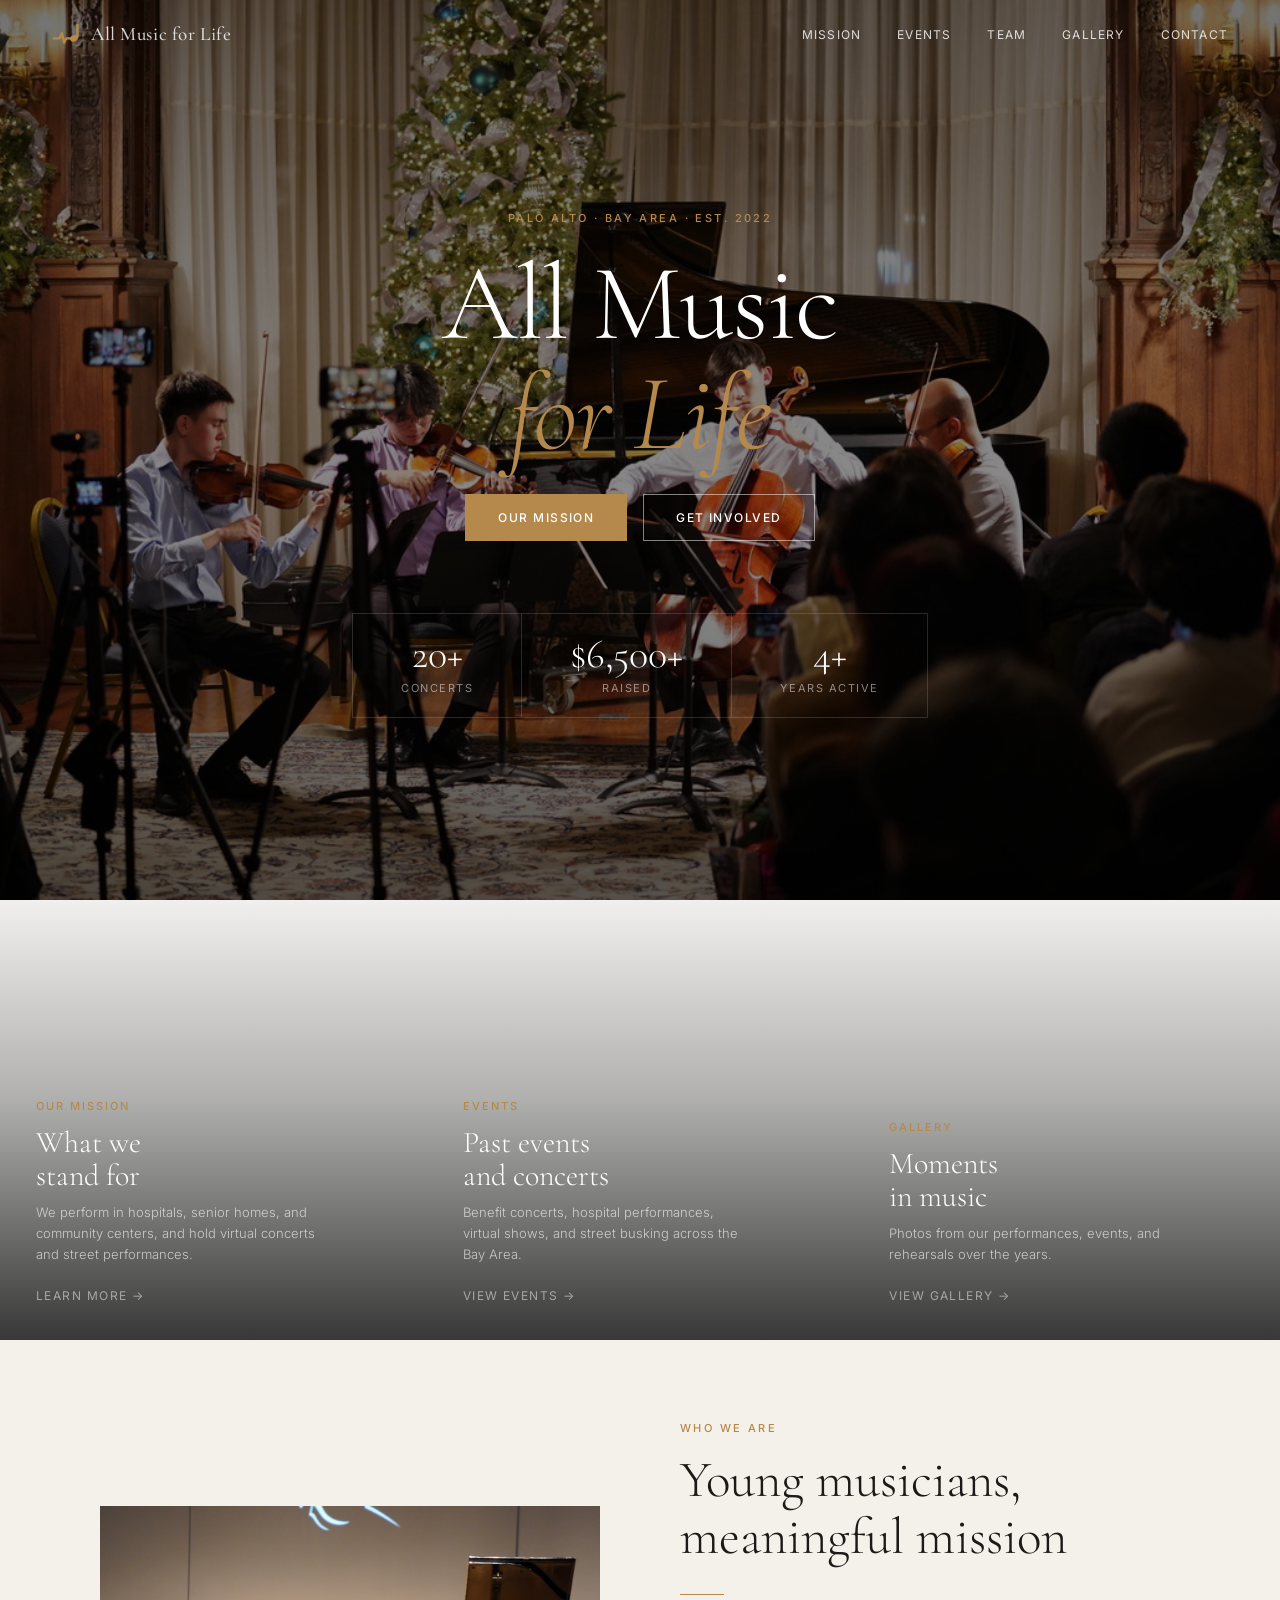
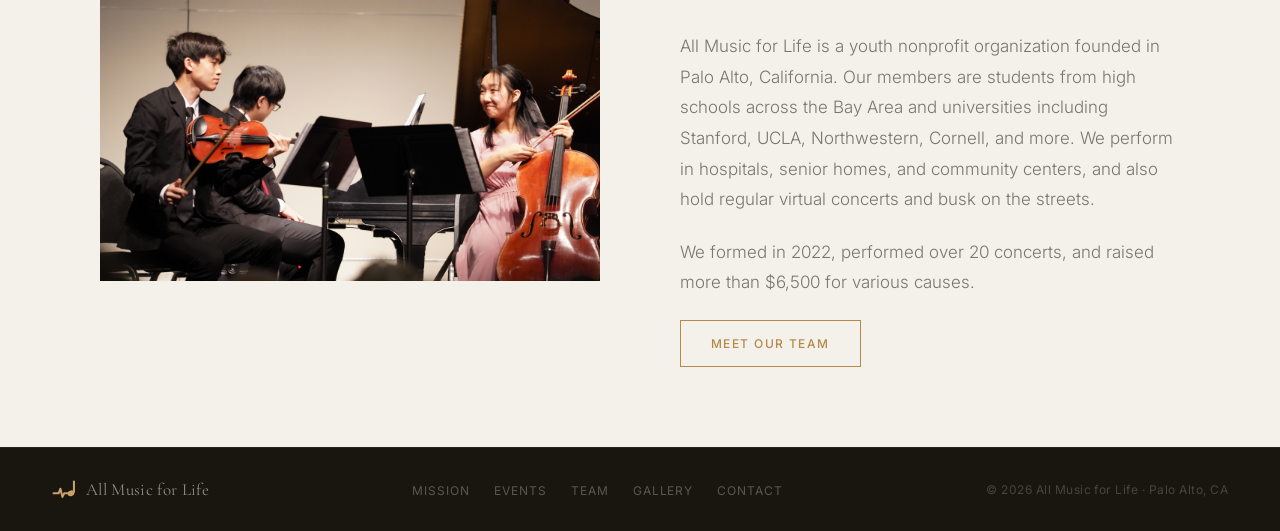
==== commit d4b2e9e8: "Add logo mark and wire it through the site Introduce the "pulse note" mark — a heartbeat line resolv" ====
--- a/index.html
+++ b/index.html
@@ -20,7 +20,7 @@
     "@type": "MusicGroup",
     "name": "All Music for Life",
     "url": "https://allmusicforlife.org/",
-    "logo": "https://allmusicforlife.org/images/ycmconcert.jpg",
+    "logo": "https://allmusicforlife.org/images/logo.png",
     "image": "https://allmusicforlife.org/images/ycmconcert.jpg",
     "description": "All Music for Life is a youth ensemble based in Palo Alto performing live music for hospitals, senior homes, and communities across the Bay Area. Founded in 2022.",
     "foundingDate": "2022",
@@ -39,6 +39,8 @@
   }
   </script>
 <title>All Music for Life | Youth Music Nonprofit | Palo Alto, CA</title>
+  <link rel="icon" href="favicon.svg" type="image/svg+xml" />
+  <link rel="apple-touch-icon" href="images/logo.png" />
   <link rel="preconnect" href="https://fonts.googleapis.com" />
   <link rel="preconnect" href="https://fonts.gstatic.com" crossorigin />
   <link href="https://fonts.googleapis.com/css2?family=Cormorant+Garamond:ital,wght@0,300;0,400;0,500;1,300;1,400&family=Inter:wght@300;400;500;600&display=swap" rel="stylesheet" />
@@ -224,7 +226,7 @@
 <body class="dark-hero">
 
   <nav class="site-nav" id="nav">
-    <a href="index.html" class="nav-logo">All Music for Life</a>
+    <a href="index.html" class="nav-logo"><svg class="logo-mark" viewBox="7 12 49 37" aria-hidden="true"><g fill="none" stroke="currentColor" stroke-width="4" stroke-linecap="round" stroke-linejoin="round"><path d="M10 38 H20 L23.5 29 L27.5 45 L31 38 H37.2"/><path d="M50 35.5 V15"/></g><ellipse cx="44" cy="38" rx="6.8" ry="5.4" fill="currentColor" transform="rotate(-20 44 38)"/></svg><span>All Music for Life</span></a>
     <ul class="nav-links">
       <li><a href="mission.html">Mission</a></li>
       <li><a href="events.html">Events</a></li>
@@ -327,7 +329,7 @@
   </section>
 
   <footer class="site-footer">
-    <a href="index.html" class="foot-logo">All Music for Life</a>
+    <a href="index.html" class="foot-logo"><svg class="logo-mark" viewBox="7 12 49 37" aria-hidden="true"><g fill="none" stroke="currentColor" stroke-width="4" stroke-linecap="round" stroke-linejoin="round"><path d="M10 38 H20 L23.5 29 L27.5 45 L31 38 H37.2"/><path d="M50 35.5 V15"/></g><ellipse cx="44" cy="38" rx="6.8" ry="5.4" fill="currentColor" transform="rotate(-20 44 38)"/></svg><span>All Music for Life</span></a>
     <ul class="foot-links">
       <li><a href="mission.html">Mission</a></li>
       <li><a href="events.html">Events</a></li>
--- a/shared.css
+++ b/shared.css
@@ -67,6 +67,17 @@
   text-decoration: none;
   letter-spacing: .03em;
   transition: color .25s;
+  display: inline-flex;
+  align-items: center;
+  gap: 10px;
+}
+
+/* Logo mark keeps the brand gold in every nav state */
+.logo-mark {
+  width: 29px;
+  height: 22px;
+  flex-shrink: 0;
+  color: var(--accent);
 }
 .nav-links {
   display: flex;
@@ -243,6 +254,14 @@
   color: rgba(255,255,255,.5);
   text-decoration: none;
   letter-spacing: .02em;
+  display: inline-flex;
+  align-items: center;
+  gap: 9px;
+}
+.foot-logo .logo-mark {
+  width: 25px;
+  height: 19px;
+  color: #c9a06a;
 }
 .foot-links {
   display: flex;
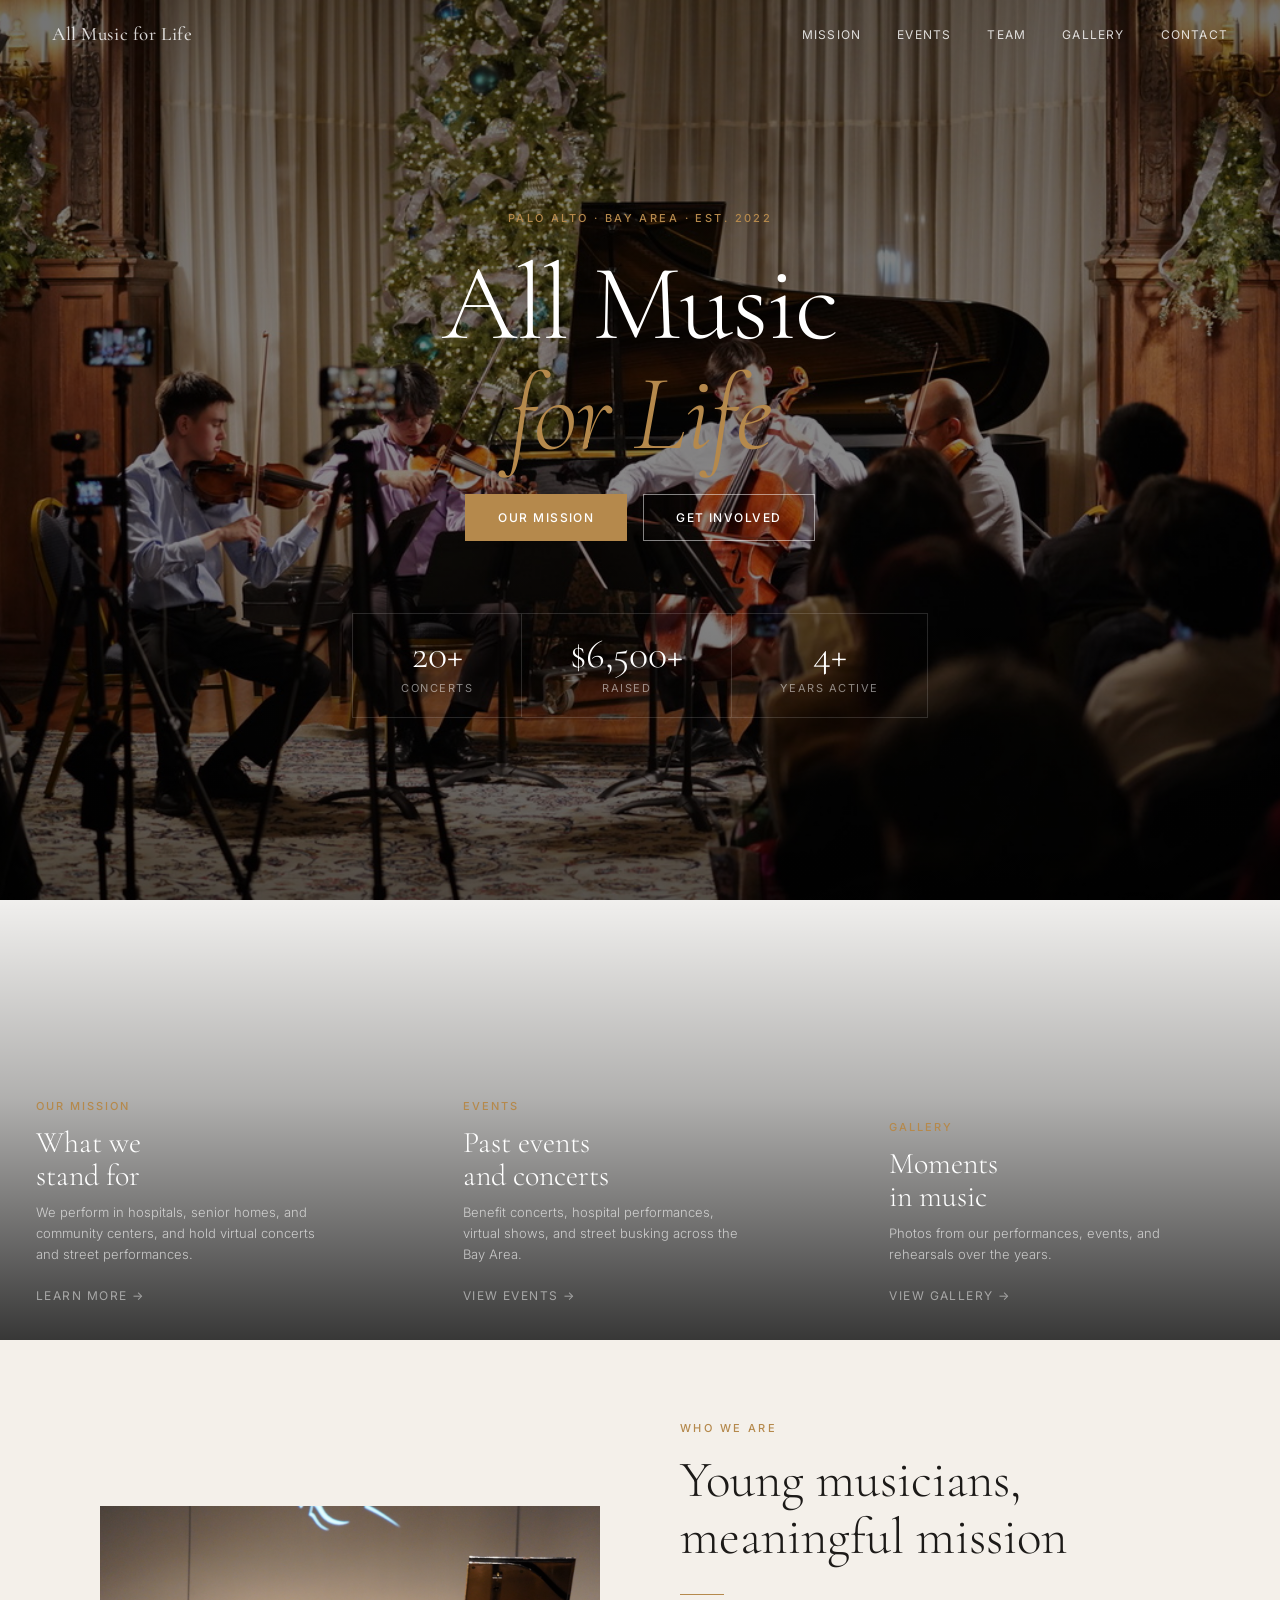
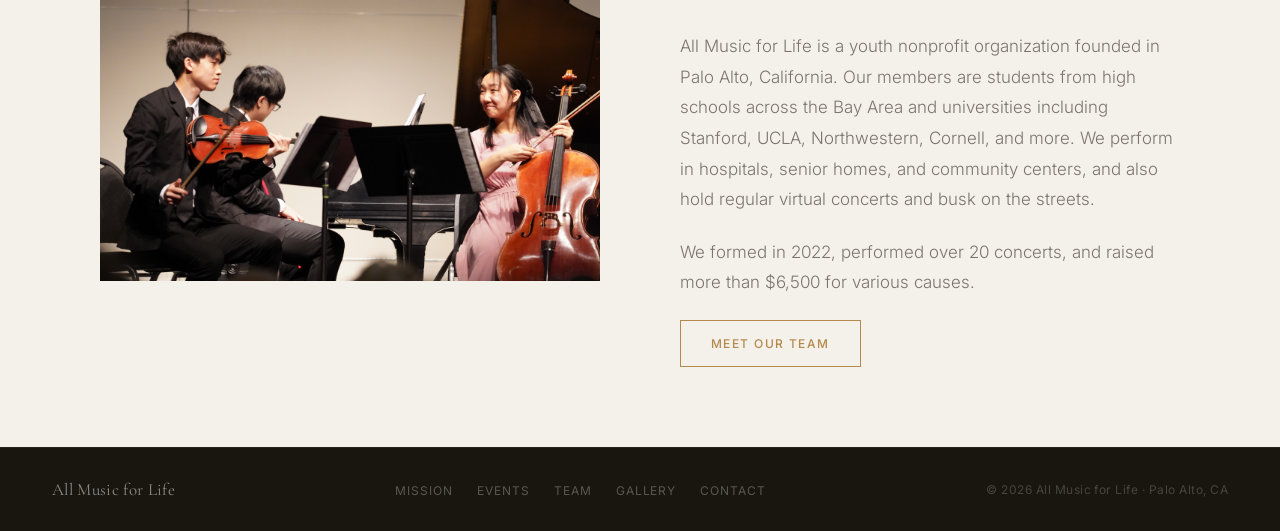
==== commit 789770d4: "Revert "Add logo mark and wire it through the site" This reverts commit d4b2e9e8d504a6528e589133dc4c" ====
--- a/index.html
+++ b/index.html
@@ -20,7 +20,7 @@
     "@type": "MusicGroup",
     "name": "All Music for Life",
     "url": "https://allmusicforlife.org/",
-    "logo": "https://allmusicforlife.org/images/logo.png",
+    "logo": "https://allmusicforlife.org/images/ycmconcert.jpg",
     "image": "https://allmusicforlife.org/images/ycmconcert.jpg",
     "description": "All Music for Life is a youth ensemble based in Palo Alto performing live music for hospitals, senior homes, and communities across the Bay Area. Founded in 2022.",
     "foundingDate": "2022",
@@ -39,8 +39,6 @@
   }
   </script>
 <title>All Music for Life | Youth Music Nonprofit | Palo Alto, CA</title>
-  <link rel="icon" href="favicon.svg" type="image/svg+xml" />
-  <link rel="apple-touch-icon" href="images/logo.png" />
   <link rel="preconnect" href="https://fonts.googleapis.com" />
   <link rel="preconnect" href="https://fonts.gstatic.com" crossorigin />
   <link href="https://fonts.googleapis.com/css2?family=Cormorant+Garamond:ital,wght@0,300;0,400;0,500;1,300;1,400&family=Inter:wght@300;400;500;600&display=swap" rel="stylesheet" />
@@ -226,7 +224,7 @@
 <body class="dark-hero">
 
   <nav class="site-nav" id="nav">
-    <a href="index.html" class="nav-logo"><svg class="logo-mark" viewBox="7 12 49 37" aria-hidden="true"><g fill="none" stroke="currentColor" stroke-width="4" stroke-linecap="round" stroke-linejoin="round"><path d="M10 38 H20 L23.5 29 L27.5 45 L31 38 H37.2"/><path d="M50 35.5 V15"/></g><ellipse cx="44" cy="38" rx="6.8" ry="5.4" fill="currentColor" transform="rotate(-20 44 38)"/></svg><span>All Music for Life</span></a>
+    <a href="index.html" class="nav-logo">All Music for Life</a>
     <ul class="nav-links">
       <li><a href="mission.html">Mission</a></li>
       <li><a href="events.html">Events</a></li>
@@ -329,7 +327,7 @@
   </section>
 
   <footer class="site-footer">
-    <a href="index.html" class="foot-logo"><svg class="logo-mark" viewBox="7 12 49 37" aria-hidden="true"><g fill="none" stroke="currentColor" stroke-width="4" stroke-linecap="round" stroke-linejoin="round"><path d="M10 38 H20 L23.5 29 L27.5 45 L31 38 H37.2"/><path d="M50 35.5 V15"/></g><ellipse cx="44" cy="38" rx="6.8" ry="5.4" fill="currentColor" transform="rotate(-20 44 38)"/></svg><span>All Music for Life</span></a>
+    <a href="index.html" class="foot-logo">All Music for Life</a>
     <ul class="foot-links">
       <li><a href="mission.html">Mission</a></li>
       <li><a href="events.html">Events</a></li>
--- a/shared.css
+++ b/shared.css
@@ -67,17 +67,6 @@
   text-decoration: none;
   letter-spacing: .03em;
   transition: color .25s;
-  display: inline-flex;
-  align-items: center;
-  gap: 10px;
-}
-
-/* Logo mark keeps the brand gold in every nav state */
-.logo-mark {
-  width: 29px;
-  height: 22px;
-  flex-shrink: 0;
-  color: var(--accent);
 }
 .nav-links {
   display: flex;
@@ -254,14 +243,6 @@
   color: rgba(255,255,255,.5);
   text-decoration: none;
   letter-spacing: .02em;
-  display: inline-flex;
-  align-items: center;
-  gap: 9px;
-}
-.foot-logo .logo-mark {
-  width: 25px;
-  height: 19px;
-  color: #c9a06a;
 }
 .foot-links {
   display: flex;
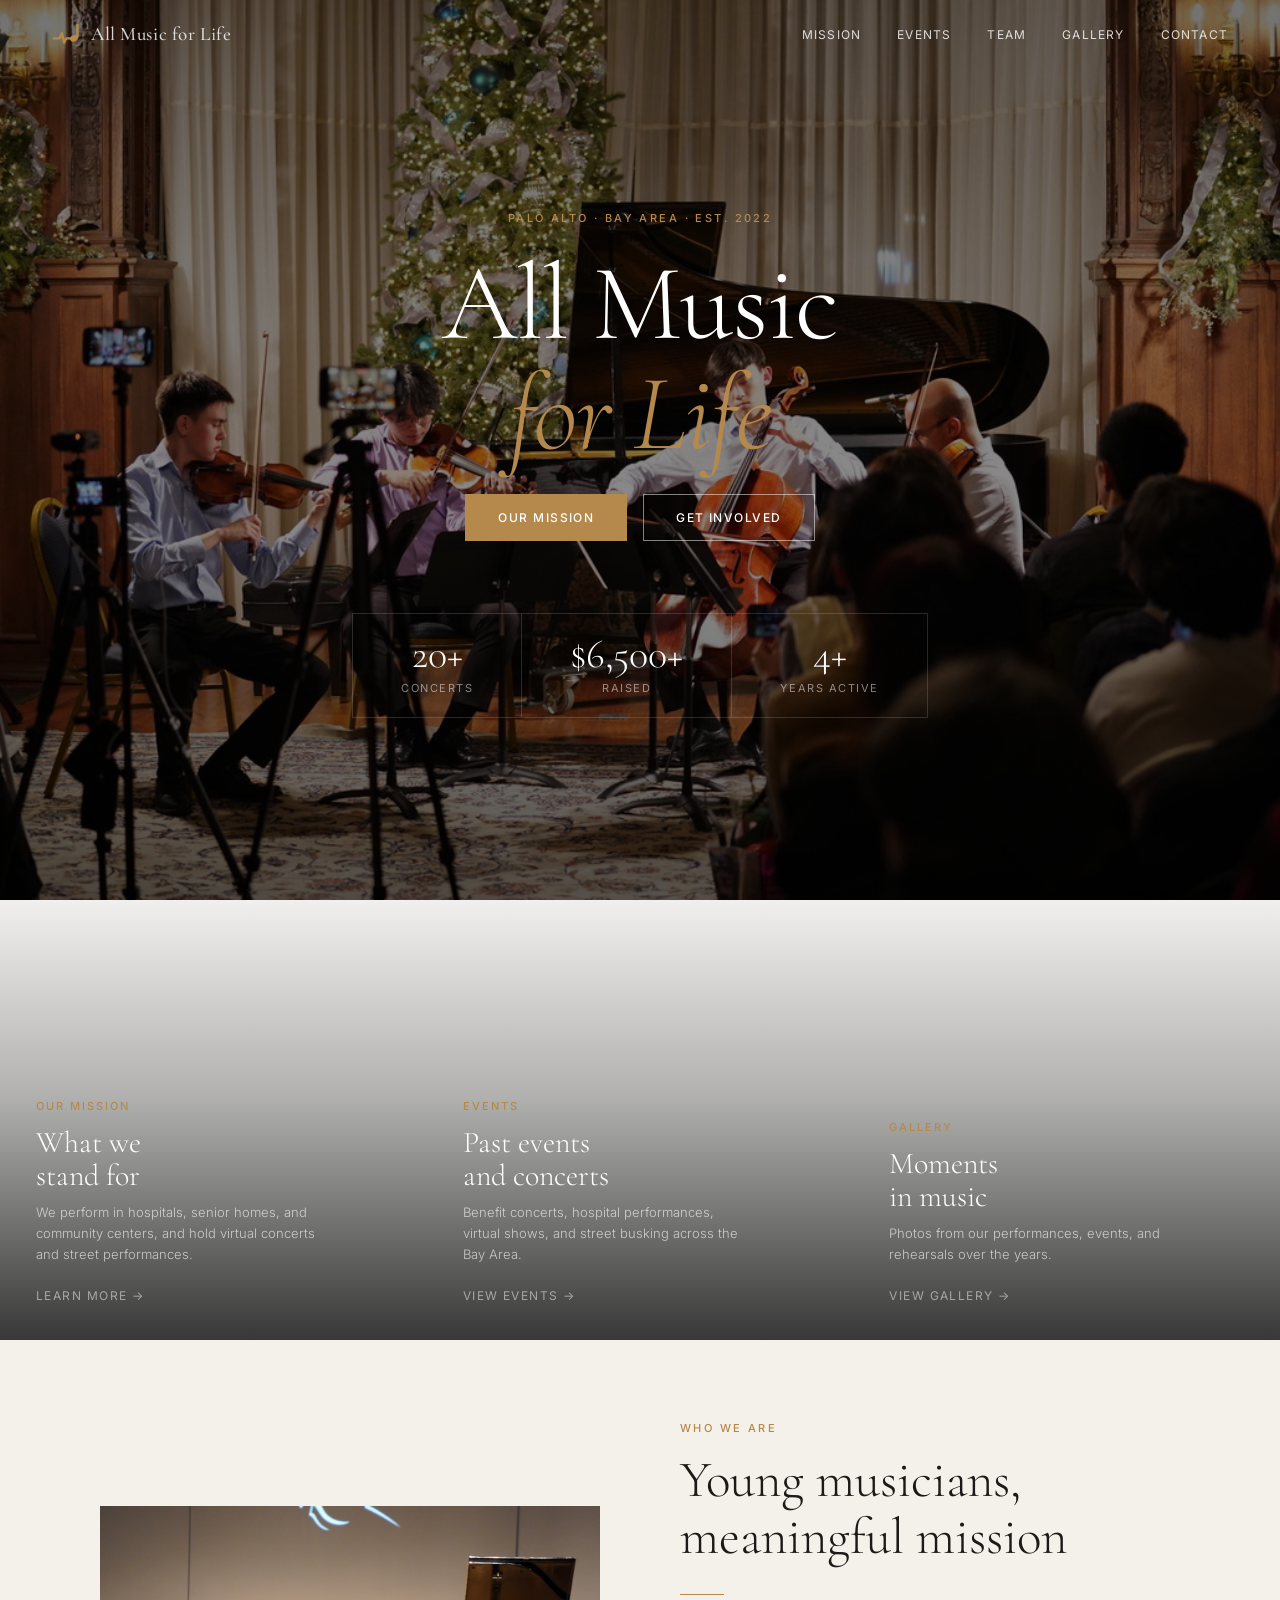
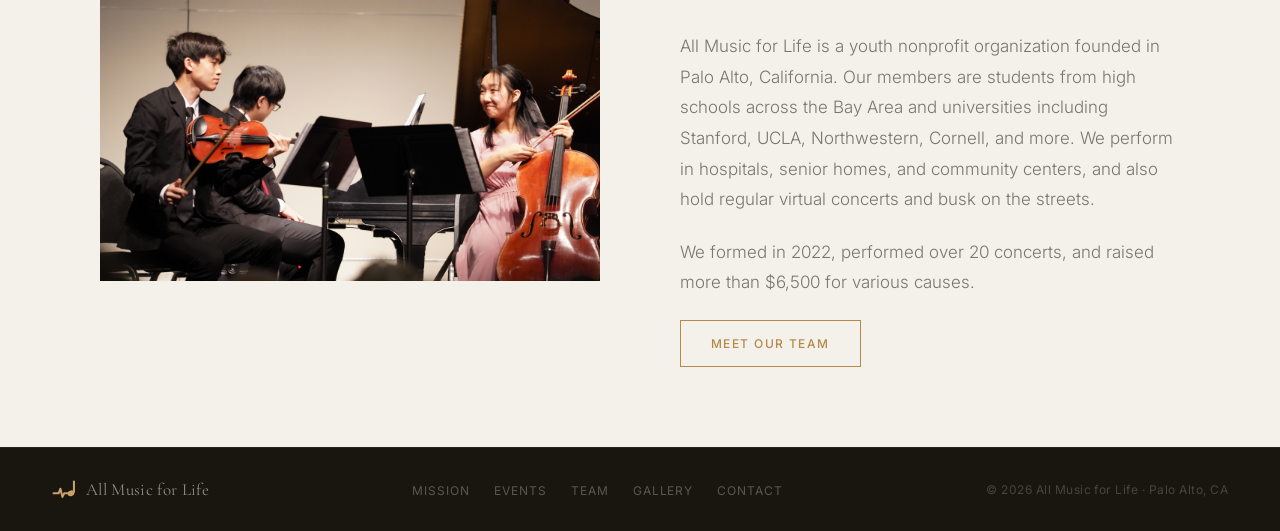
==== commit 18638988: "Revert "Revert "Add logo mark and wire it through the site"" This reverts commit 789770d4c545d52bdf2" ====
--- a/index.html
+++ b/index.html
@@ -20,7 +20,7 @@
     "@type": "MusicGroup",
     "name": "All Music for Life",
     "url": "https://allmusicforlife.org/",
-    "logo": "https://allmusicforlife.org/images/ycmconcert.jpg",
+    "logo": "https://allmusicforlife.org/images/logo.png",
     "image": "https://allmusicforlife.org/images/ycmconcert.jpg",
     "description": "All Music for Life is a youth ensemble based in Palo Alto performing live music for hospitals, senior homes, and communities across the Bay Area. Founded in 2022.",
     "foundingDate": "2022",
@@ -39,6 +39,8 @@
   }
   </script>
 <title>All Music for Life | Youth Music Nonprofit | Palo Alto, CA</title>
+  <link rel="icon" href="favicon.svg" type="image/svg+xml" />
+  <link rel="apple-touch-icon" href="images/logo.png" />
   <link rel="preconnect" href="https://fonts.googleapis.com" />
   <link rel="preconnect" href="https://fonts.gstatic.com" crossorigin />
   <link href="https://fonts.googleapis.com/css2?family=Cormorant+Garamond:ital,wght@0,300;0,400;0,500;1,300;1,400&family=Inter:wght@300;400;500;600&display=swap" rel="stylesheet" />
@@ -224,7 +226,7 @@
 <body class="dark-hero">
 
   <nav class="site-nav" id="nav">
-    <a href="index.html" class="nav-logo">All Music for Life</a>
+    <a href="index.html" class="nav-logo"><svg class="logo-mark" viewBox="7 12 49 37" aria-hidden="true"><g fill="none" stroke="currentColor" stroke-width="4" stroke-linecap="round" stroke-linejoin="round"><path d="M10 38 H20 L23.5 29 L27.5 45 L31 38 H37.2"/><path d="M50 35.5 V15"/></g><ellipse cx="44" cy="38" rx="6.8" ry="5.4" fill="currentColor" transform="rotate(-20 44 38)"/></svg><span>All Music for Life</span></a>
     <ul class="nav-links">
       <li><a href="mission.html">Mission</a></li>
       <li><a href="events.html">Events</a></li>
@@ -327,7 +329,7 @@
   </section>
 
   <footer class="site-footer">
-    <a href="index.html" class="foot-logo">All Music for Life</a>
+    <a href="index.html" class="foot-logo"><svg class="logo-mark" viewBox="7 12 49 37" aria-hidden="true"><g fill="none" stroke="currentColor" stroke-width="4" stroke-linecap="round" stroke-linejoin="round"><path d="M10 38 H20 L23.5 29 L27.5 45 L31 38 H37.2"/><path d="M50 35.5 V15"/></g><ellipse cx="44" cy="38" rx="6.8" ry="5.4" fill="currentColor" transform="rotate(-20 44 38)"/></svg><span>All Music for Life</span></a>
     <ul class="foot-links">
       <li><a href="mission.html">Mission</a></li>
       <li><a href="events.html">Events</a></li>
--- a/shared.css
+++ b/shared.css
@@ -67,6 +67,17 @@
   text-decoration: none;
   letter-spacing: .03em;
   transition: color .25s;
+  display: inline-flex;
+  align-items: center;
+  gap: 10px;
+}
+
+/* Logo mark keeps the brand gold in every nav state */
+.logo-mark {
+  width: 29px;
+  height: 22px;
+  flex-shrink: 0;
+  color: var(--accent);
 }
 .nav-links {
   display: flex;
@@ -243,6 +254,14 @@
   color: rgba(255,255,255,.5);
   text-decoration: none;
   letter-spacing: .02em;
+  display: inline-flex;
+  align-items: center;
+  gap: 9px;
+}
+.foot-logo .logo-mark {
+  width: 25px;
+  height: 19px;
+  color: #c9a06a;
 }
 .foot-links {
   display: flex;
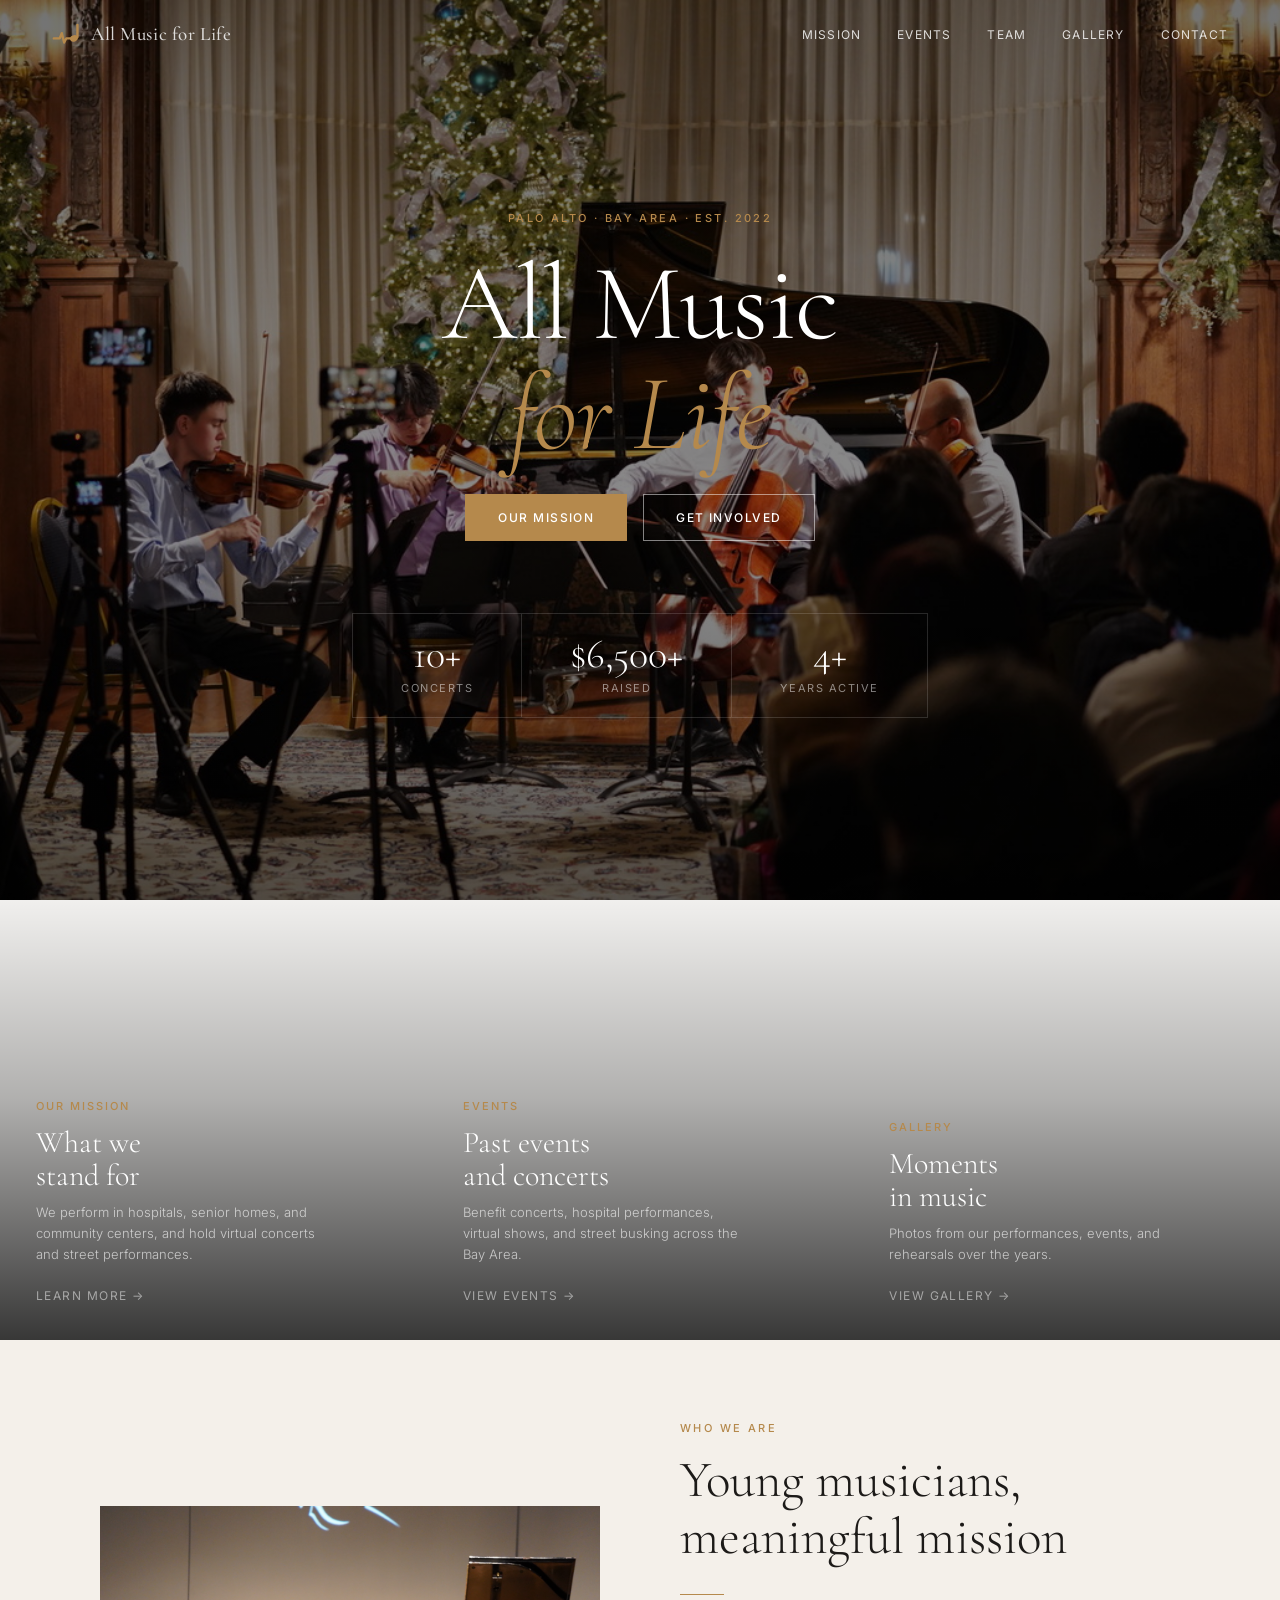
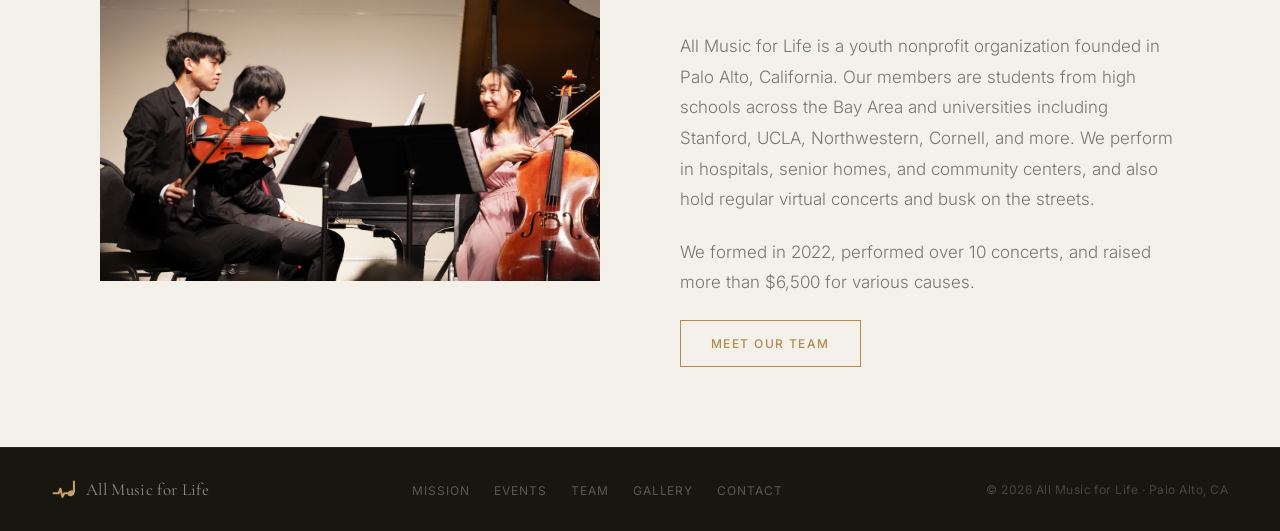
==== commit 9b0e0a4d: "Update Aaron's bio, Mason's crop, gallery and concert count - Replace Aaron Ma's modal biography wit" ====
--- a/index.html
+++ b/index.html
@@ -258,7 +258,7 @@
     </div>
     <div class="hero-stats">
       <div class="hero-stat">
-        <div class="hero-stat-num">20+</div>
+        <div class="hero-stat-num">10+</div>
         <div class="hero-stat-label">Concerts</div>
       </div>
       <div class="hero-stat">
@@ -321,7 +321,7 @@
         <div class="rule"></div>
         <div class="strip-text">
           <p>All Music for Life is a youth nonprofit organization founded in Palo Alto, California. Our members are students from high schools across the Bay Area and universities including Stanford, UCLA, Northwestern, Cornell, and more. We perform in hospitals, senior homes, and community centers, and also hold regular virtual concerts and busk on the streets.</p>
-          <p>We formed in 2022, performed over 20 concerts, and raised more than $6,500 for various causes.</p>
+          <p>We formed in 2022, performed over 10 concerts, and raised more than $6,500 for various causes.</p>
         </div>
         <a href="team.html" class="strip-cta">Meet Our Team</a>
       </div>
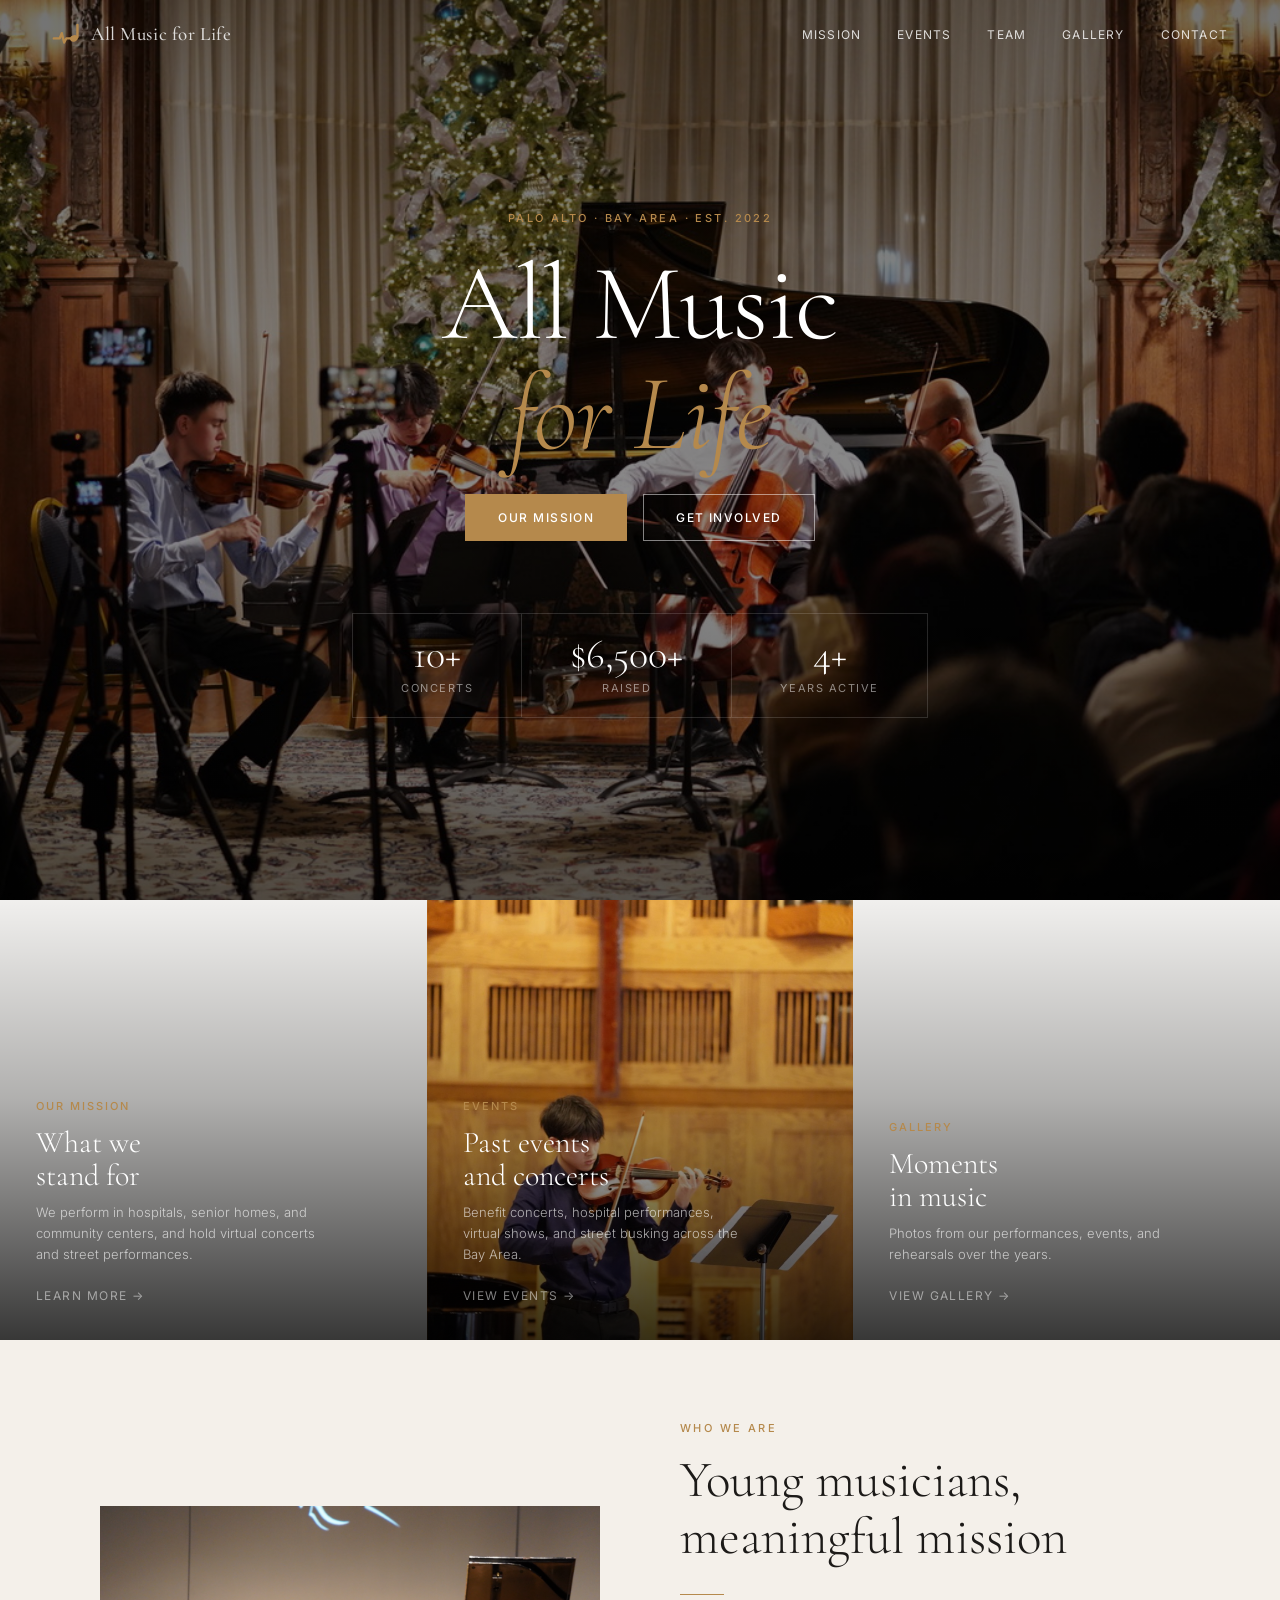
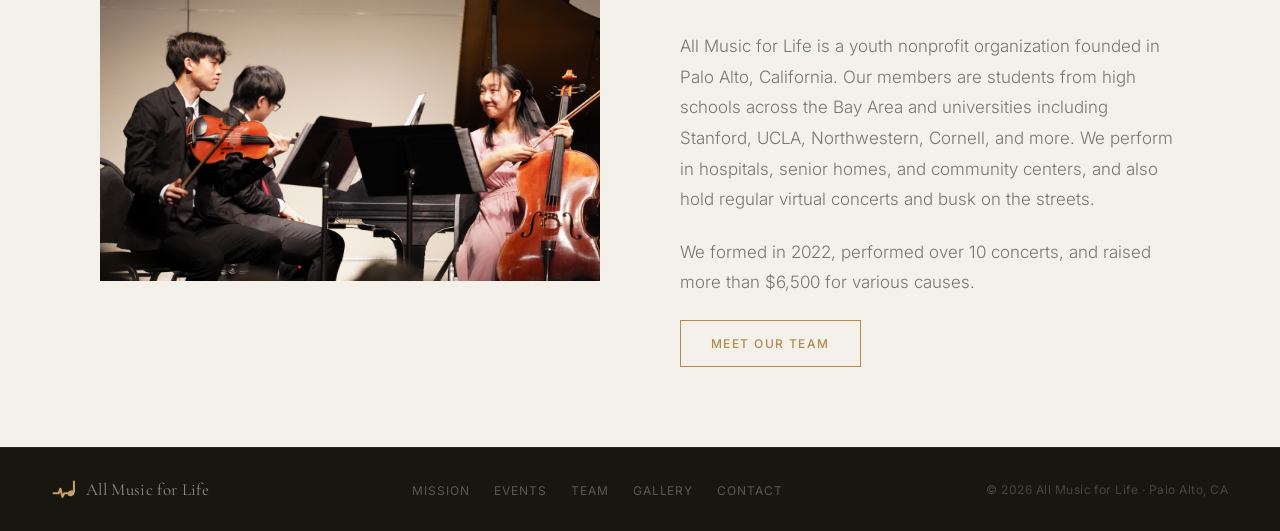
==== commit 7f48282c: "Replace homepage events tile and add this session's photos to gallery - Swap the "Past events and co" ====
--- a/index.html
+++ b/index.html
@@ -285,7 +285,7 @@
         </div>
       </a>
       <a href="events.html" class="feature">
-        <div class="feature-img" style="background-image:url('https://static.wixstatic.com/media/a0e7c1_d24f7e20220146b888f0f081a3c5d745f003.jpg/v1/fill/w_800,h_800,al_c,q_85,enc_avif,quality_auto/a0e7c1_d24f7e20220146b888f0f081a3c5d745f003.jpg')"></div>
+        <div class="feature-img" style="background-image:url('images/feature-events.jpg')"></div>
         <div class="feature-content">
           <p class="feature-label">Events</p>
           <h2 class="feature-title">Past events<br />and concerts</h2>
